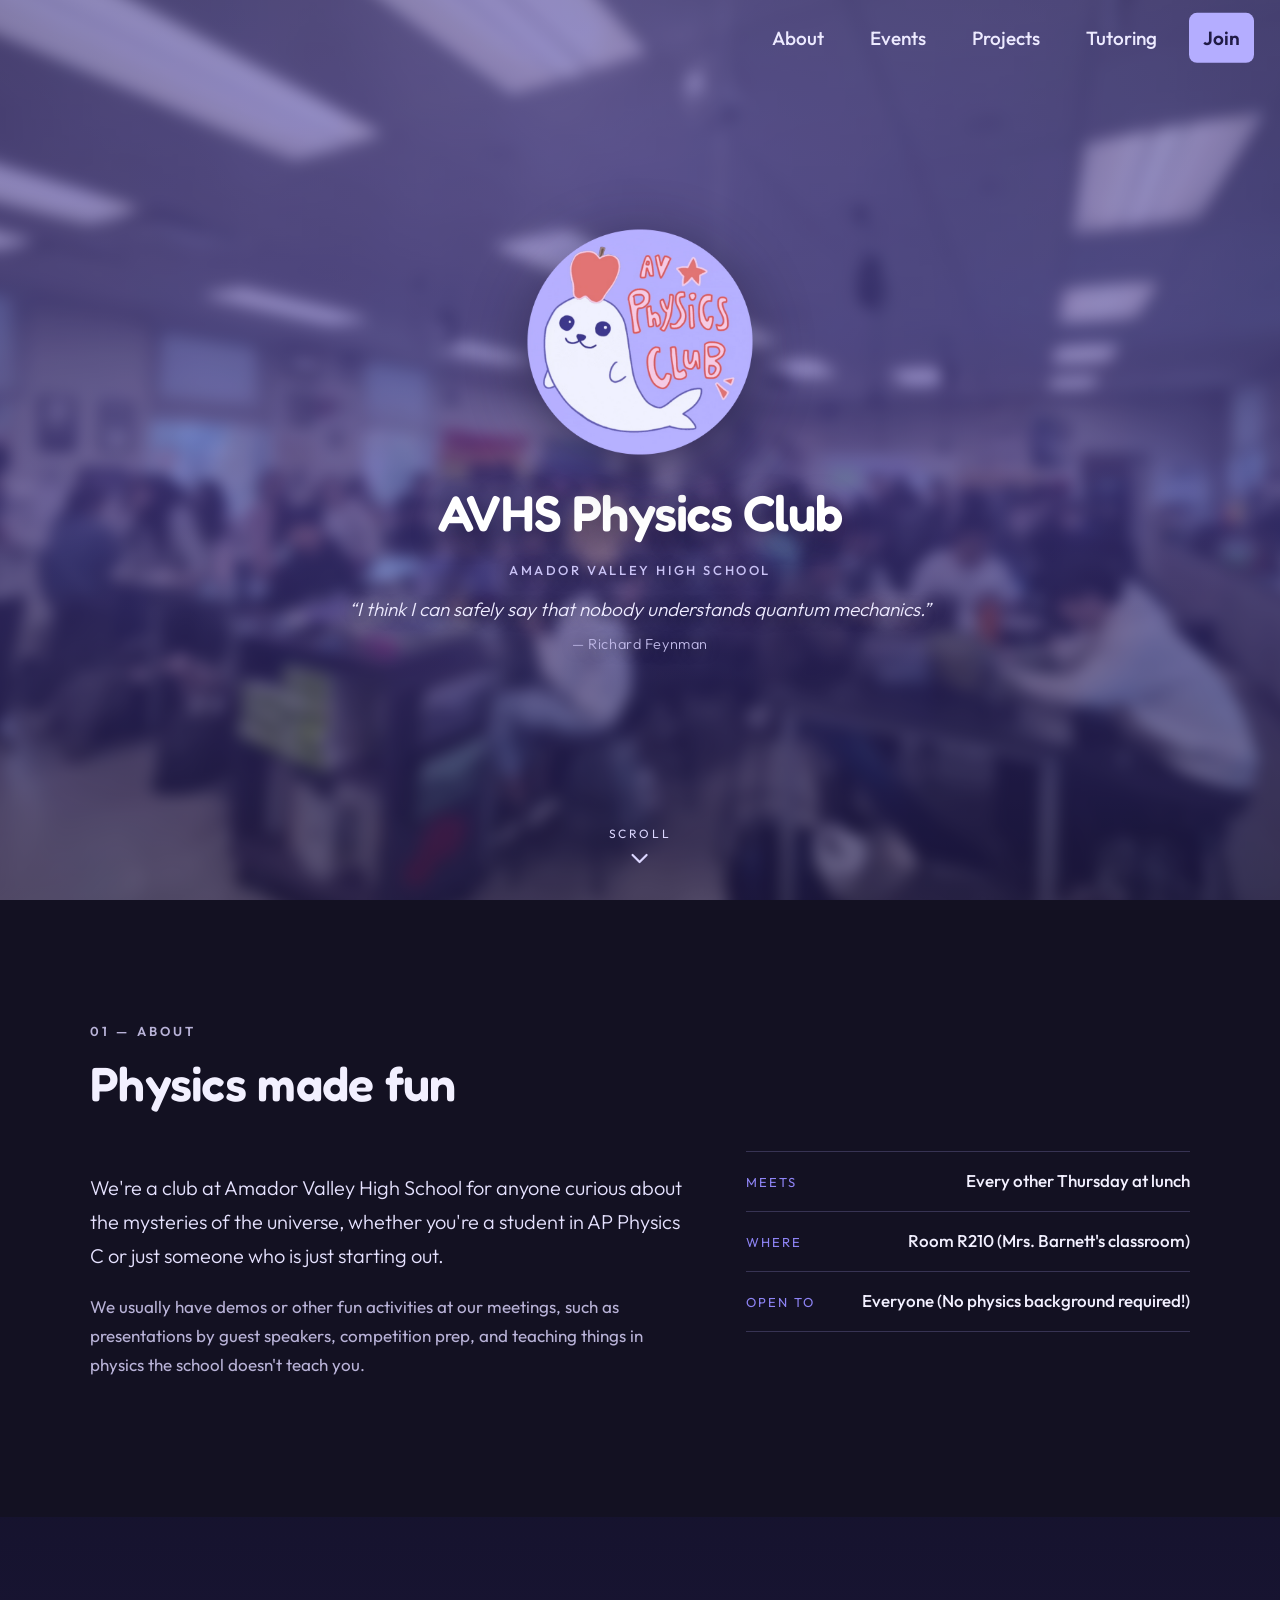
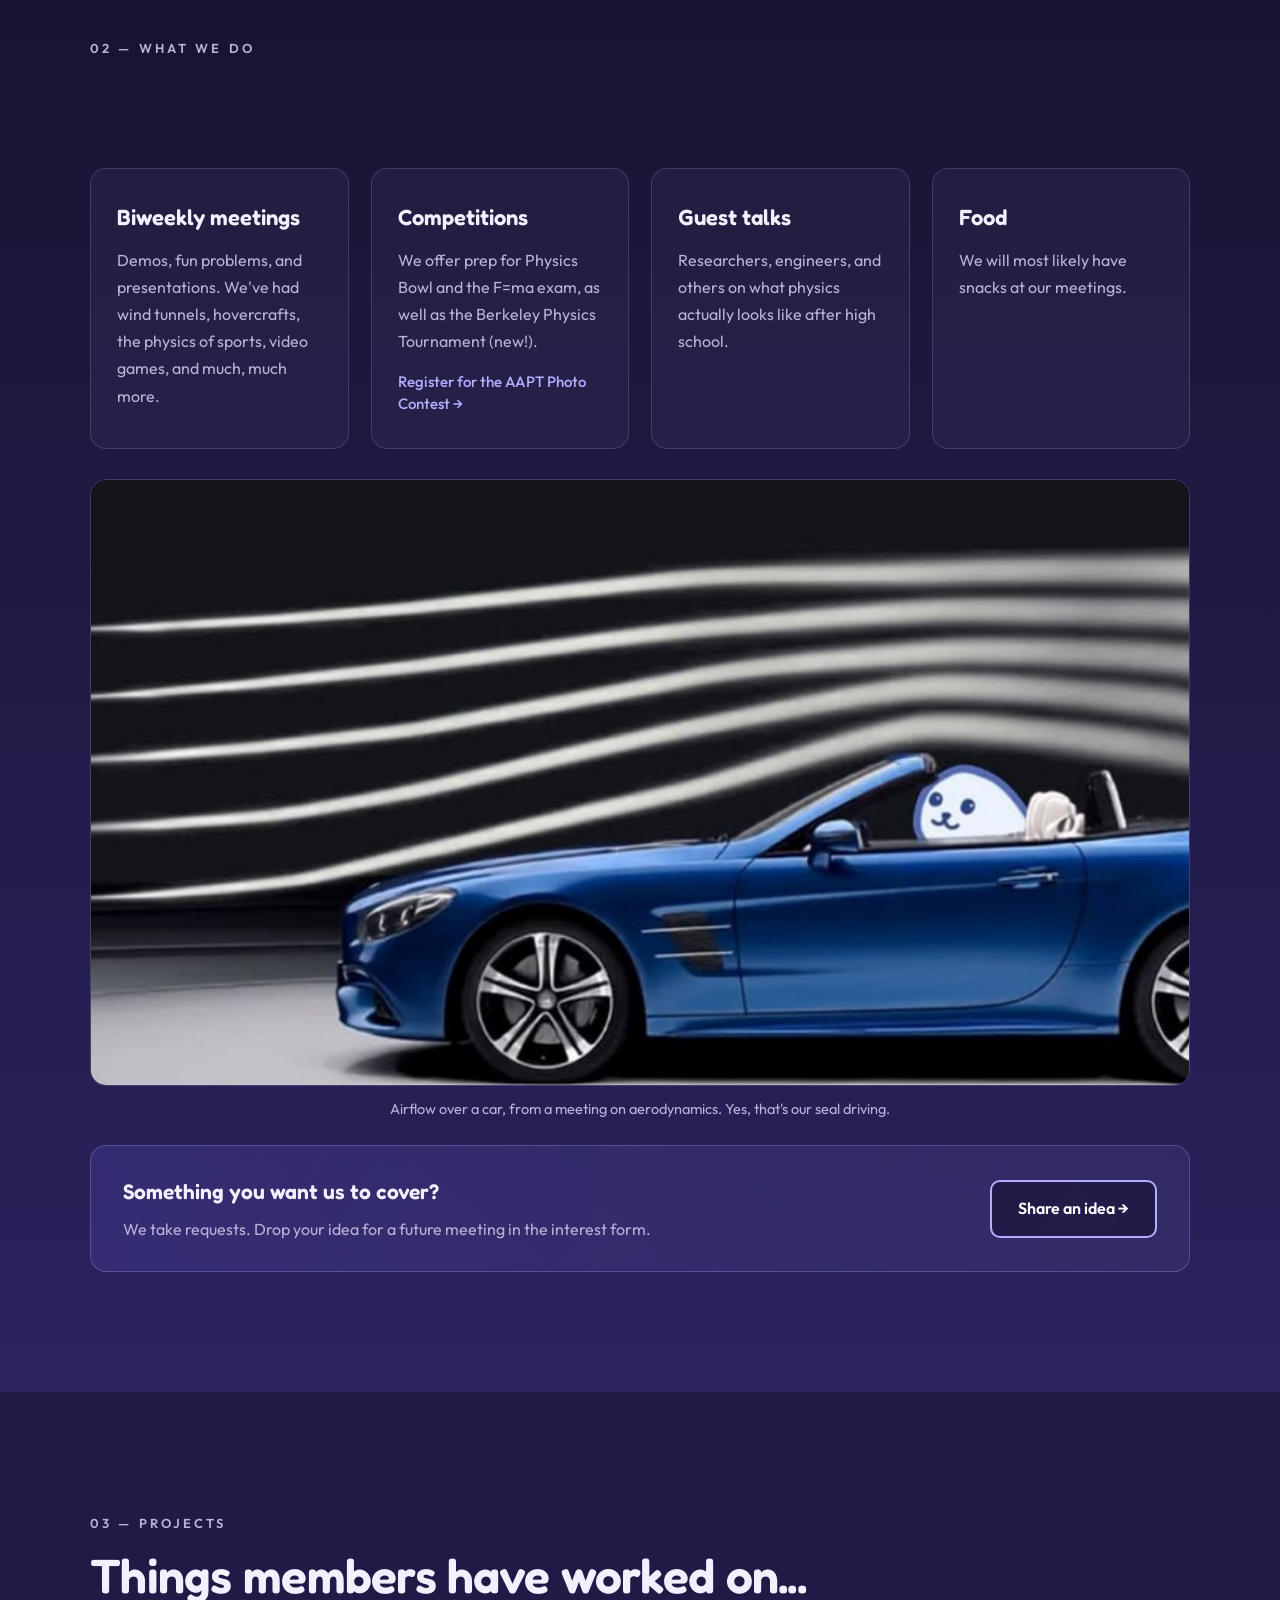
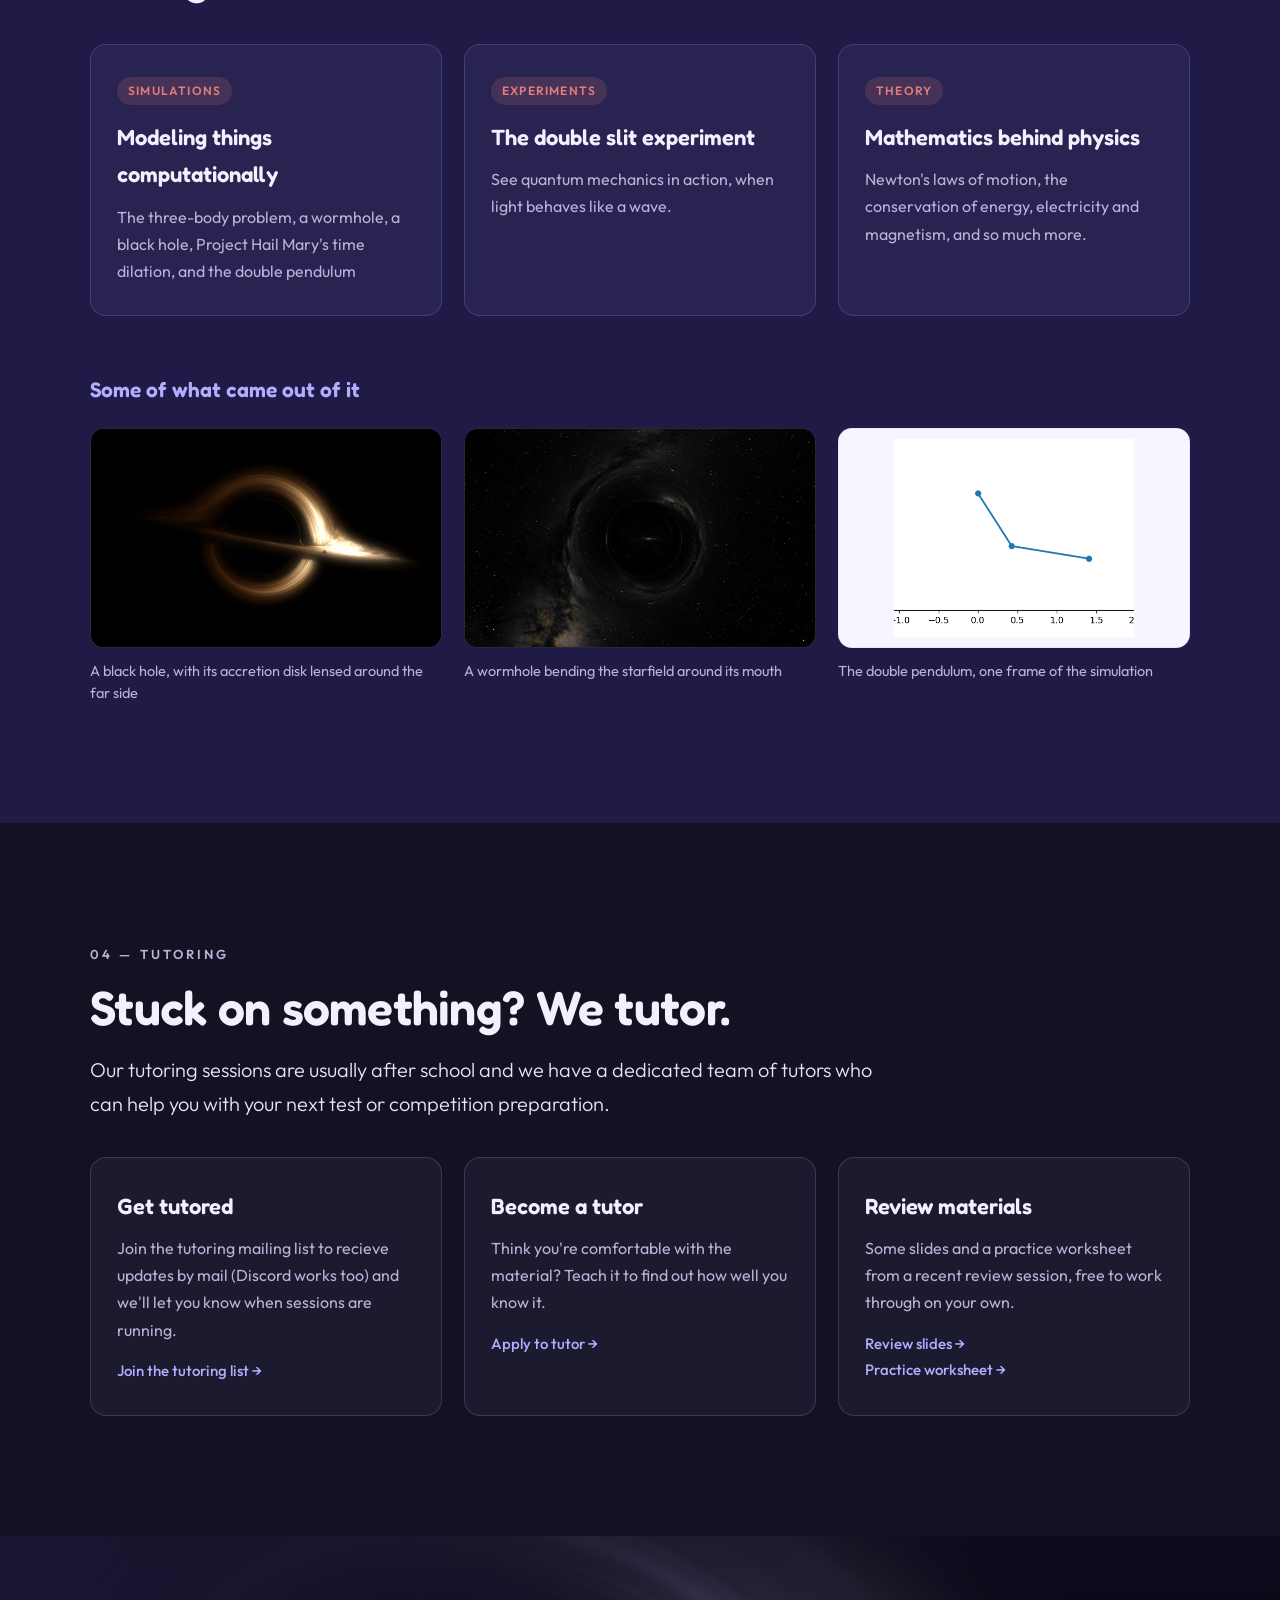
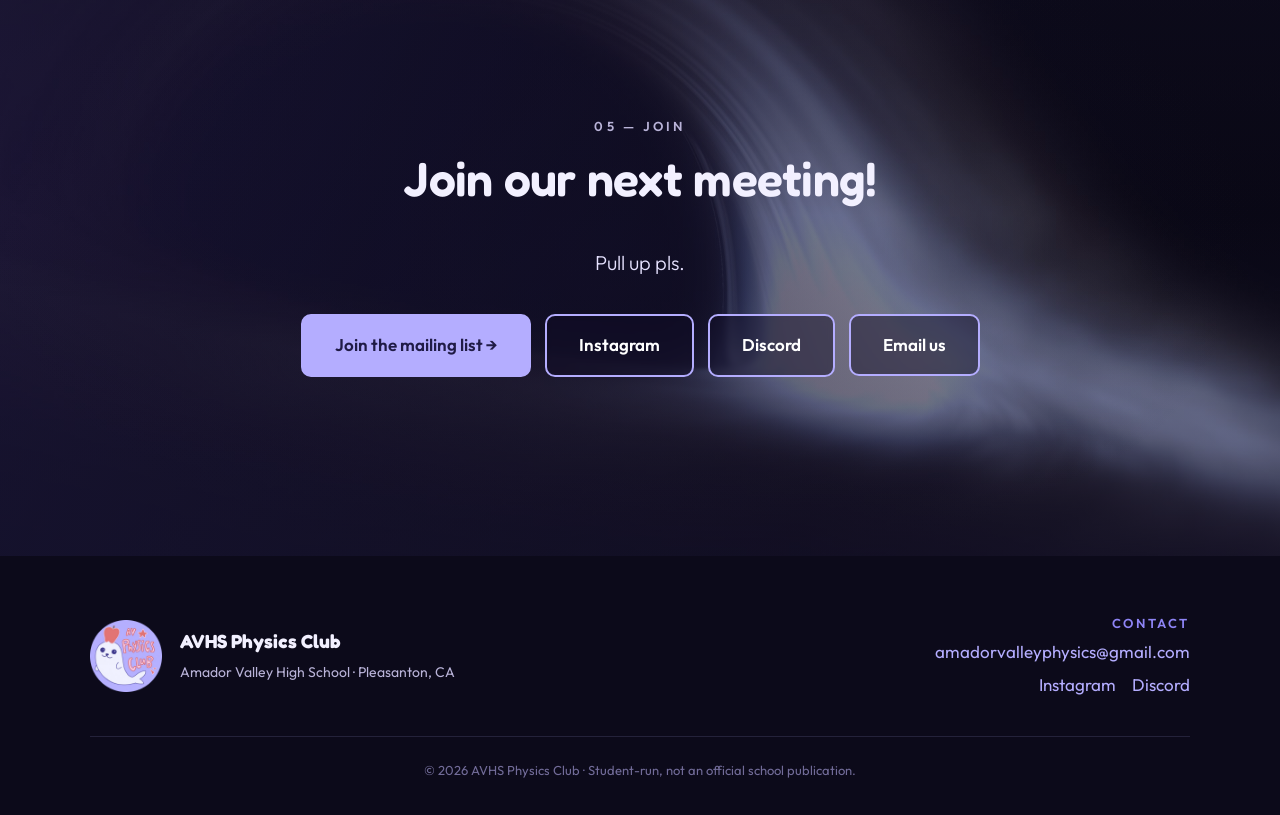
==== index.html @ 39a37289 "initial" ====
<!DOCTYPE html>
<html lang="en">
<head>
<meta charset="UTF-8">
<meta name="viewport" content="width=device-width, initial-scale=1.0">
<title>AVHS Physics Club</title>
<meta name="description" content="Amador Valley High School Physics Club — weekly meetings, demos, competitions, and builds. All experience levels welcome.">
<link rel="icon" href="assets/images/favicon.png" type="image/png">
<link rel="preconnect" href="https://fonts.googleapis.com">
<link rel="preconnect" href="https://fonts.gstatic.com" crossorigin>
<link href="https://fonts.googleapis.com/css2?family=Fredoka:wght@500;600;700&family=Outfit:wght@300;400;500;600;700&display=swap" rel="stylesheet">
<link rel="stylesheet" href="style.css">
<!-- The hero only becomes a fixed, collapsing bar if JS is there to drive it.
     Without this class it stays an ordinary block at the top of the page. -->
<script>document.documentElement.className += " js";</script>
<noscript><style>.reveal { opacity: 1; transform: none; }</style></noscript>
</head>
<body id="top">

<!-- ============================ HERO / HEADER ============================ -->
<!-- Starts as a full-screen hero, then collapses into the fixed top bar as you scroll. -->
<header class="hero" id="hero">
  <div class="hero-photo"></div>
  <div class="hero-wash"></div>

  <a class="hero-logo" href="#top" aria-label="AVHS Physics Club — back to top">
    <img src="assets/images/logo.png" alt="AVHS Physics Club logo: a seal balancing an apple on its head">
  </a>

  <h1 class="hero-title">AVHS Physics Club</h1>
  <span class="bar-title" aria-hidden="true">
    <span class="bar-title-full">AVHS Physics Club</span>
    <span class="bar-title-short">AVHS Physics</span>
  </span>

  <!-- The quote is swapped for a random one by script.js on each load. The one
       written here is the no-JS fallback; edit the list in script.js to change
       what rotates. -->
  <p class="hero-tagline">
    <span class="hero-school">Amador Valley High School</span>
    <span class="hero-quote" id="hero-quote">
      <q class="quote-text">We must know. We will know.</q>
      <span class="quote-author">David Hilbert</span>
    </span>
  </p>

  <nav class="hero-nav" aria-label="Main">
    <a href="#about">About</a>
    <a href="#events">Events</a>
    <a href="#projects">Projects</a>
    <a href="#tutoring">Tutoring</a>
    <a href="#join" class="nav-cta">Join</a>
  </nav>

  <a class="scroll-cue" href="#about" aria-label="Scroll to About">
    <span>scroll</span>
    <svg viewBox="0 0 24 24" aria-hidden="true"><path d="M5 9l7 7 7-7" fill="none" stroke="currentColor" stroke-width="2.2" stroke-linecap="round" stroke-linejoin="round"/></svg>
  </a>
</header>

<!-- Small screens get this instead of the link row: five links plus a logo
     will not fit in a phone-width bar. It sits outside the hero so it can
     paint above the open menu. -->
<button class="nav-toggle" id="nav-toggle" type="button" aria-expanded="false" aria-controls="mobile-menu">
  <span class="nav-toggle-bars" aria-hidden="true"><span></span><span></span><span></span></span>
  <span class="sr-only">Menu</span>
</button>

<div class="mobile-menu" id="mobile-menu" hidden>
  <nav aria-label="Mobile">
    <a href="#about">About</a>
    <a href="#events">Events</a>
    <a href="#projects">Projects</a>
    <a href="#tutoring">Tutoring</a>
    <a href="#join">Join</a>
  </nav>
</div>

<!-- Holds the space the fixed hero would have taken. -->
<div class="hero-spacer" id="hero-spacer" aria-hidden="true"></div>

<main>
  <section class="section section-dark" id="about">
    <div class="wrap">
      <p class="eyebrow reveal">01 &mdash; About</p>
      <h2 class="reveal">Physics made fun</h2>
      <div class="two-col">
        <div class="reveal">
          <p class="lead">
            We're a club at Amador Valley High School for anyone curious about the mysteries of the universe, whether you're a student in AP Physics C or just someone who is just starting out.
          </p>
          <p>
            We usually have demos or other fun activities at our meetings, such as presentations by guest speakers, competition prep, and teaching things in physics the school doesn't teach you. 
          </p>
        </div>
        <ul class="facts reveal">
          <li><span>Meets</span><strong>Every other Thursday at lunch</strong></li>
          <li><span>Where</span><strong>Room R210 (Mrs. Barnett's classroom)</strong></li>
          <li><span>Open to</span><strong>Everyone (No physics background required!)</strong></li>
        </ul>
      </div>
    </div>
  </section>

  <section class="section section-photo" id="events">
    <div class="wrap">
      <p class="eyebrow reveal">02 &mdash; What we do</p>
      <h2 class="reveal">Four main things:</h2>
      <div class="cards">
        <article class="card reveal">
          <h3>Biweekly meetings</h3>
          <p>Demos, fun problems, and presentations. We've had wind tunnels, hovercrafts, the physics of sports, video games, and much, much more.</p>
        </article>

        <article class="card reveal">
          <h3>Competitions</h3>
          <p>We offer prep for Physics Bowl and the F=ma exam, as well as the Berkeley Physics Tournament (new!).</p>
          <a class="card-link" href="https://forms.gle/SSDL6gwyzXCN218k8" target="_blank" rel="noopener">Register for the AAPT Photo Contest</a>
        </article>
        <article class="card reveal">
          <h3>Guest talks</h3>
          <p>Researchers, engineers, and others on what physics actually looks like after
             high school.</p>
          </article>

        <article class="card reveal">
          <h3>Food</h3>
          <p>We will most likely have snacks at our meetings.</p>
        </article>
      </div>

      <figure class="feature reveal">
        <img src="assets/images/wind-tunnel.jpg" width="1017" height="560" loading="lazy"
             alt="Airflow streamlines bending over a car in a wind tunnel, with the club's seal mascot in the driver's seat">
        <!-- EDIT: change this caption if the image is from a different meeting -->
        <figcaption>Airflow over a car, from a meeting on aerodynamics. Yes, that's our seal driving.</figcaption>
      </figure>

      <div class="callout reveal">
        <div>
          <h3>Something you want us to cover?</h3>
          <p>We take requests. Drop your idea for a future meeting in the interest form.</p>
        </div>
        <a class="btn btn-ghost" href="https://forms.gle/8EWQwZfs6oMQuVVg8" target="_blank" rel="noopener">Share an idea &rarr;</a>
      </div>
    </div>
  </section>

  <!-- ============================ PROJECTS ============================ -->
  <section class="section section-mid" id="projects">
    <div class="wrap">
      <p class="eyebrow reveal">03 &mdash; Projects</p>
      <h2 class="reveal">Things members have worked on...</h2>
      <div class="cards">
        <article class="card card-project reveal">
          <span class="tag">Simulations</span>
          <h3>Modeling things computationally</h3>
          <p>The three-body problem, a wormhole, a black hole, Project Hail Mary's time dilation, and the double pendulum</p>
        </article>
        <article class="card card-project reveal">
          <span class="tag">Experiments</span>
          <h3>The double slit experiment</h3>
          <p>See quantum mechanics in action, when light behaves like a wave.</p>
        </article>
        <article class="card card-project reveal">
          <span class="tag">Theory</span>
          <h3>Mathematics behind physics</h3>
          <p>Newton's laws of motion, the conservation of energy, electricity and magnetism, and so much more.</p>
        </article>
      </div>

      <h3 class="gallery-heading reveal">Some of what came out of it</h3>
      <div class="gallery">
        <figure class="gallery-item reveal">
          <img src="assets/images/black-hole.jpg" width="1200" height="675" loading="lazy"
               alt="Rendered black hole: a dark sphere ringed by a glowing accretion disk warped over and under itself">
          <figcaption>A black hole, with its accretion disk lensed around the far side</figcaption>
        </figure>
        <figure class="gallery-item reveal">
          <img src="assets/images/wormhole.jpg" width="1200" height="734" loading="lazy"
               alt="Rendered wormhole: a dark spherical distortion bending a field of stars and the Milky Way around its edge">
          <figcaption>A wormhole bending the starfield around its mouth</figcaption>
        </figure>
        <figure class="gallery-item gallery-item-plot reveal">
          <img src="assets/images/double-pendulum.png" width="472" height="391" loading="lazy"
               alt="Plot of a double pendulum: two straight segments joined at a pivot, captured at one instant">
          <figcaption>The double pendulum, one frame of the simulation</figcaption>
        </figure>
      </div>
    </div>
  </section>

  <!-- ============================ TUTORING ============================ -->
  <section class="section section-dark" id="tutoring">
    <div class="wrap">
      <p class="eyebrow reveal">04 &mdash; Tutoring</p>
      <h2 class="reveal">Stuck on something? We tutor.</h2>
      <p class="lead reveal tutoring-lead">
        Our tutoring sessions are usually after school and we have a dedicated team of tutors who can help you with your next test or competition preparation.
      </p>
      <div class="cards">
        <article class="card reveal">
          <h3>Get tutored</h3>
          <p>Join the tutoring mailing list to recieve updates by mail (Discord works too) and we'll let you know when sessions are running.</p>
          <a class="card-link" href="https://forms.gle/hvpdSboZgdPUvtD49" target="_blank" rel="noopener">Join the tutoring list</a>
        </article>
        <article class="card reveal">
          <h3>Become a tutor</h3>
          <p>Think you're comfortable with the material? Teach it to find out how well you know it.</p>
          <a class="card-link" href="https://forms.gle/xZYMYdq6fUwLLKEY8" target="_blank" rel="noopener">Apply to tutor</a>
        </article>
        <article class="card reveal">
          <h3>Review materials</h3>
          <p>Some slides and a practice worksheet from a recent review session, free to work through
             on your own.</p>
          <span class="card-links">
            <a class="card-link" href="https://docs.google.com/presentation/d/1ILDSFHGYT8hFRBXVA_qPVkxVEkSiS37jqy-9z_DILgc/edit" target="_blank" rel="noopener">Review slides</a>
            <a class="card-link" href="https://docs.google.com/document/d/1mNli-kfdypYl0rBSYXYyFrj3afniEhe-GJNg8eVlwrU/edit" target="_blank" rel="noopener">Practice worksheet</a>
          </span>
        </article>
      </div>
    </div>
  </section>

  <!-- ============================ JOIN ============================ -->
  <section class="section section-join" id="join">
    <div class="wrap wrap-narrow">
      <p class="eyebrow reveal">05 &mdash; Join</p>
      <h2 class="reveal">Join our next meeting!</h2>
      <p class="lead reveal">
        Pull up pls.
      </p>
      <div class="join-actions reveal">
        <a class="btn" href="https://docs.google.com/forms/d/e/1FAIpQLSefD-a1tl6UElNGGFV2sGXJLaUg4_CrLuz6Dt-f_qvddSw-mw/viewform" target="_blank" rel="noopener">Join the mailing list &rarr;</a>
        <a class="btn btn-ghost" href="https://www.instagram.com/avphysics" target="_blank" rel="noopener">Instagram</a>
        <a class="btn btn-ghost" href="https://discord.gg/teaMCW6qxH" target="_blank" rel="noopener">Discord</a>
        <a class="btn btn-ghost" href="mailto:amadorvalleyphysics@gmail.com">Email us</a>
      </div>
    </div>
  </section>

</main>

<!-- ============================ FOOTER ============================ -->
<footer class="footer">
  <div class="footer-inner">
    <div class="footer-brand">
      <img src="assets/images/logo.png" alt="" width="72" height="72">
      <div>
        <strong>AVHS Physics Club</strong>
        <span>Amador Valley High School &middot; Pleasanton, CA</span>
      </div>
    </div>
    <div class="footer-contact">
      <h3>Contact</h3>
      <p><a href="mailto:amadorvalleyphysics@gmail.com">amadorvalleyphysics@gmail.com</a></p>
      <p class="footer-social">
        <a href="https://www.instagram.com/avphysics" target="_blank" rel="noopener">Instagram</a>
        <a href="https://discord.gg/teaMCW6qxH" target="_blank" rel="noopener">Discord</a>
      </p>
    </div>
    <p class="footer-copy">&copy; <span id="year">2026</span> AVHS Physics Club &middot; Student-run, not an official school publication.</p>
  </div>
</footer>

<script src="script.js"></script>
</body>
</html>
---- style.css ----
/* =========================================================================
   AVHS Physics Club
   Palette is pulled from the club logo (lavender #B6AFFF, coral #E27474) and
   deepened along the same hue so the light logo always pops off the purple.
   ========================================================================= */

:root {
  --lavender:    #B4ADFF;  /* the logo's own purple — used for text/accents only */
  --purple-300:  #8E84F5;
  --purple-500:  #6456D2;
  --purple-600:  #493DA4;  /* hero wash + top bar */
  --purple-700:  #3A3082;
  --purple-800:  #2D2565;
  --purple-900:  #201B46;
  --purple-950:  #16132F;
  --ink:         #131122;
  --coral:       #E17D7A;
  --paper:       #F2F0FF;
  --muted:       #B9B3D8;

  --font-display: "Fredoka", "Trebuchet MS", "Segoe UI", sans-serif;
  --font-body:    "Outfit", "Segoe UI", system-ui, -apple-system, sans-serif;

  --wrap: 1100px;

  /* Hero geometry. These live on :root because the menu button sits outside
     the hero (it has to paint above the menu overlay) but must line up with
     the bar exactly. Breakpoints override them here, not on .hero. */
  --bar: 76px;            /* collapsed bar height */
  --pad: 26px;            /* side padding when collapsed */
  /* Scaled to viewport height, not just width: the hero has to fit a logo, a
     title, a multi-line quote and the scroll cue without them meeting, and a
     short laptop screen is the tight case. */
  --logo-max: clamp(140px, 25vh, 300px);
  --logo-min: 52px;
  --title-max: clamp(32px, 5.6vh, 62px);
  --title-min: 21px;
}

*, *::before, *::after { box-sizing: border-box; }

html { scroll-behavior: smooth; }

body {
  margin: 0;
  background: var(--ink);
  color: var(--paper);
  font-family: var(--font-body);
  font-size: 17px;
  line-height: 1.7;
  -webkit-font-smoothing: antialiased;
}

img { max-width: 100%; display: block; }
a { color: inherit; }

::selection { background: var(--purple-500); color: #fff; }

/* =========================================================================
   HERO → TOP BAR
   Everything below is driven by one variable: --p, the scroll progress from
   0 (full-screen hero) to 1 (collapsed bar). script.js writes it each frame.
   ========================================================================= */

.hero {
  --p: 0;                 /* scroll progress, 0 → 1 */
  --hero-h: 100vh;        /* expanded hero height */

  /* One anchor drives the whole hero: the logo's centre point and its size.
     Everything else is placed as a pixel offset from that anchor, so nothing
     can drift into the logo part-way through the collapse. */
  --size:   calc(var(--logo-max) - (var(--logo-max) - var(--logo-min)) * var(--p));
  --logo-x: calc(50% - (50% - (var(--pad) + var(--logo-min) / 2)) * var(--p));
  --logo-y: calc(38% + 12% * var(--p));

  position: relative;   /* no-JS fallback: a normal block at the top of the page */
  z-index: 100;
  height: calc(var(--hero-h) - (var(--hero-h) - var(--bar)) * var(--p));
  overflow: hidden;
  background: var(--purple-950);
  isolation: isolate;
}

.js .hero {
  position: fixed;
  top: 0;
  left: 0;
  right: 0;
}

@supports (height: 100svh) {
  .hero { --hero-h: 100svh; }
}

/* The photograph underneath — fades out as the hero becomes a solid bar. */
.hero-photo {
  position: absolute;
  inset: -20px;                       /* bleed, so the blur has no soft edge */
  background: url("assets/images/background.png") center/cover no-repeat;
  filter: blur(7px) saturate(0.85);
  transform: scale(calc(1.06 - 0.06 * var(--p)));
  opacity: calc(1 - var(--p));
}

/* The purple wash. Opacity runs from translucent to a fully solid bar. */
.hero-wash {
  position: absolute;
  inset: 0;
  background:
    radial-gradient(120% 90% at 50% 18%, rgba(100, 86, 210, 0.55), transparent 65%),
    linear-gradient(180deg, var(--purple-700), var(--purple-600) 55%, var(--purple-800));
  opacity: calc(0.55 + 0.45 * var(--p));
}

/* Shadow that only appears once the bar has formed. */
.hero::after {
  content: "";
  position: absolute;
  left: 0;
  right: 0;
  bottom: 0;
  height: 18px;
  pointer-events: none;
  background: linear-gradient(180deg, transparent, rgba(11, 8, 28, 0.45));
  transform: translateY(100%);
  opacity: var(--p);
}

/* ---------------------------------- logo --------------------------------- */
/* Shrinks and travels from the middle of the hero to the left of the bar.
   The wrapper owns position + size; the <img> owns the hover spin, so the two
   transforms never fight each other. */
.hero-logo {
  position: absolute;
  z-index: 3;
  width: var(--size);
  height: var(--size);
  left: var(--logo-x);
  top: var(--logo-y);
  transform: translate(-50%, -50%);
  border-radius: 50%;
  filter: drop-shadow(0 12px 30px rgba(11, 8, 28, 0.45));
}

.hero-logo img {
  width: 100%;
  height: 100%;
}

/* Hover spin — the logo keeps turning for as long as you're on it. */
.hero-logo:hover img,
.hero-logo:focus-visible img {
  animation: spin 2s linear infinite;
}

@keyframes spin {
  from { transform: rotate(0deg); }
  to   { transform: rotate(360deg); }
}

.hero-logo:focus-visible {
  outline: 3px solid var(--lavender);
  outline-offset: 6px;
}

/* --------------------------------- titles -------------------------------- */
/* Big title: sits directly under the logo, hands off early.
   --title-line is its rendered height, used to stack the tagline beneath it. */
.hero-title {
  --title-line: calc(var(--title-max) * 1.12);
  position: absolute;
  z-index: 2;
  left: var(--logo-x);
  top: var(--logo-y);
  margin: calc(var(--size) / 2 + 30px) 0 0;
  transform: translateX(-50%);
  width: max-content;
  max-width: calc(100vw - 40px);
  text-align: center;
  font-family: var(--font-display);
  font-size: var(--title-max);
  font-weight: 600;
  line-height: 1.12;
  letter-spacing: -0.015em;
  color: #fff;
  text-shadow: 0 6px 26px rgba(11, 8, 28, 0.5);
  opacity: calc(1 - var(--p) * 3.2);   /* gone by p = 0.31 */
}

/* Bar title: parked a fixed distance to the right of the logo's centre, so it
   tracks the logo instead of crossing it. Fades in after the big one leaves. */
.bar-title {
  position: absolute;
  z-index: 2;
  left: var(--logo-x);
  top: var(--logo-y);
  margin-left: calc(var(--size) / 2 + 14px);
  transform: translateY(-50%);
  font-family: var(--font-display);
  font-size: var(--title-min);
  font-weight: 600;
  letter-spacing: -0.005em;
  white-space: nowrap;
  color: #fff;
  /* Held back until the logo is nearly parked. It rides 14px off the logo's
     edge the whole way, so on mid-width screens it would otherwise sweep
     through the nav while the logo is still out in the middle. */
  opacity: calc((var(--p) - 0.82) * 5.6);   /* full by p = 1 */
}

.bar-title-short { display: none; }

/* -------------------------------- tagline -------------------------------- */
.hero-tagline {
  position: absolute;
  z-index: 2;
  left: var(--logo-x);
  top: var(--logo-y);
  margin: calc(var(--size) / 2 + 30px + var(--title-max) * 1.12 + 18px) 0 0;
  transform: translateX(-50%);
  width: min(640px, calc(100vw - 40px));
  text-align: center;
  font-size: 19px;
  font-weight: 300;
  color: #EDEAFF;
  opacity: calc(1 - var(--p) * 3.2);
  text-shadow: 0 2px 14px rgba(11, 8, 28, 0.5);
}

.hero-school {
  display: block;
  font-size: 13px;
  font-weight: 500;
  letter-spacing: 0.2em;
  text-transform: uppercase;
  color: #C9C2F5;
}

.hero-quote {
  display: block;
  margin-top: 14px;
}

.quote-text {
  display: block;
  font-size: 19px;
  font-style: italic;
  line-height: 1.55;
  quotes: "\201C" "\201D";
  text-wrap: balance;   /* keeps a two-line quote from leaving one orphan word */
}

.quote-author {
  display: block;
  margin-top: 8px;
  font-size: 14.5px;
  font-style: normal;
  letter-spacing: 0.04em;
  color: #C0B9E8;
}

.quote-author::before { content: "\2014\00a0"; }

/* ---------------------------------- nav ---------------------------------- */
/* The nav does not travel. It sits where the bar's centre line will be, so the
   shrinking logo never has to pass through it on its way up. */
.hero-nav {
  position: absolute;
  z-index: 3;
  right: var(--pad);
  top: calc(var(--bar) / 2);
  transform: translateY(-50%);
  display: flex;
  align-items: center;
  gap: clamp(6px, 1.4vw, 18px);
}

.hero-nav a {
  padding: 9px 14px;
  border-radius: 8px;
  font-size: calc(19px - 2px * var(--p));
  font-weight: 500;
  text-decoration: none;
  color: #EDEAFF;
  transition: color 0.2s ease, background-color 0.2s ease;
}

.hero-nav a:hover { color: #fff; background: rgba(255, 255, 255, 0.14); }

.hero-nav .nav-cta {
  background: var(--lavender);
  color: var(--purple-900);
  font-weight: 600;
}

.hero-nav .nav-cta:hover { background: #fff; color: var(--purple-900); }

.hero-nav a:focus-visible {
  outline: 2px solid var(--lavender);
  outline-offset: 3px;
}

/* ----------------------------- mobile menu ------------------------------- */
.sr-only {
  position: absolute;
  width: 1px; height: 1px;
  margin: -1px; padding: 0;
  overflow: hidden;
  clip-path: inset(50%);
  white-space: nowrap;
}

/* Fixed and outside the hero on purpose: inside it, the hero's stacking
   context (z-index 100) would trap the button underneath the open menu. */
.nav-toggle {
  display: none;   /* shown only at the narrow breakpoint, and only with JS */
  position: fixed;
  z-index: 200;
  right: var(--pad);
  top: calc(var(--bar) / 2);
  transform: translateY(-50%);
  width: 46px;
  height: 46px;
  padding: 0;
  align-items: center;
  justify-content: center;
  border: 1px solid rgba(255, 255, 255, 0.28);
  border-radius: 10px;
  background: rgba(255, 255, 255, 0.10);
  color: #fff;
  cursor: pointer;
}

.nav-toggle-bars {
  display: block;
  position: relative;
  width: 20px;
  height: 14px;
}

.nav-toggle-bars span {
  position: absolute;
  left: 0;
  width: 100%;
  height: 2px;
  border-radius: 2px;
  background: currentColor;
  transition: transform 0.25s ease, opacity 0.2s ease;
}

.nav-toggle-bars span:nth-child(1) { top: 0; }
.nav-toggle-bars span:nth-child(2) { top: 6px; }
.nav-toggle-bars span:nth-child(3) { top: 12px; }

/* Bars fold into an X while the menu is open. */
.nav-toggle[aria-expanded="true"] .nav-toggle-bars span:nth-child(1) { transform: translateY(6px) rotate(45deg); }
.nav-toggle[aria-expanded="true"] .nav-toggle-bars span:nth-child(2) { opacity: 0; }
.nav-toggle[aria-expanded="true"] .nav-toggle-bars span:nth-child(3) { transform: translateY(-6px) rotate(-45deg); }

.nav-toggle:focus-visible {
  outline: 2px solid var(--lavender);
  outline-offset: 3px;
}

.mobile-menu {
  position: fixed;
  inset: 0;
  z-index: 150;
  display: flex;
  align-items: center;
  justify-content: center;
  /* Fully opaque: at 0.97 the hero's white title still read through it. */
  background: linear-gradient(170deg, var(--purple-900), var(--purple-950) 72%);
}

.mobile-menu[hidden] { display: none; }

.mobile-menu nav {
  display: flex;
  flex-direction: column;
  gap: 6px;
  text-align: center;
}

.mobile-menu a {
  padding: 13px 34px;
  border-radius: 10px;
  font-family: var(--font-display);
  font-size: 27px;
  font-weight: 600;
  color: #fff;
  text-decoration: none;
}

.mobile-menu a:hover,
.mobile-menu a:focus-visible { background: rgba(180, 173, 255, 0.16); }

/* ------------------------------- scroll cue ------------------------------ */
.scroll-cue {
  position: absolute;
  z-index: 2;
  left: 50%;
  bottom: 30px;
  transform: translateX(-50%);
  display: flex;
  flex-direction: column;
  align-items: center;
  gap: 2px;
  text-decoration: none;
  color: #DCD7FF;
  font-size: 12px;
  letter-spacing: 0.22em;
  text-transform: uppercase;
  /* Only meaningful at the very top, and the hero's bottom edge races up past
     the tagline as it collapses — so this leaves early. */
  opacity: calc(1 - var(--p) * 12);
  animation: bob 2.4s ease-in-out infinite;
}

.scroll-cue svg { width: 24px; height: 24px; }

@keyframes bob {
  0%, 100% { transform: translate(-50%, 0); }
  50%      { transform: translate(-50%, 7px); }
}

/* Once the bar has formed, retire the pieces that faded out so they can't be
   clicked or reached by the keyboard. */
.hero.is-bar .hero-title,
.hero.is-bar .hero-tagline,
.hero.is-bar .scroll-cue { visibility: hidden; }

/* Reserves the scroll distance the fixed hero consumes — only needed when the
   hero has actually been lifted out of the flow. */
.hero-spacer { display: none; height: 100vh; }
.js .hero-spacer { display: block; }
@supports (height: 100svh) { .hero-spacer { height: 100svh; } }

/* =========================================================================
   SECTIONS
   ========================================================================= */

.section {
  position: relative;
  padding: 120px 24px;
  scroll-margin-top: 76px;
}

.section-dark  { background: var(--ink); }
.section-mid   { background: var(--purple-900); }

.section-photo {
  background: url("assets/images/background.png") center/cover no-repeat fixed;
}

.section-photo::before {
  content: "";
  position: absolute;
  inset: 0;
  background: linear-gradient(180deg, rgba(22, 19, 47, 0.93), rgba(45, 37, 101, 0.90));
}

/* The black hole render is nearly black except for one blazing accretion disk,
   so this wash is light enough to let the disk burn through and still hold the
   text. */
/* Tall enough that "cover" shows the black hole rather than a thin slice
   of it, and vertically centred so the content sits over the glow. */
.section-join {
  display: flex;
  align-items: center;
  min-height: min(76vh, 620px);
  background: url("assets/images/blue-black-hole.jpg") center/cover no-repeat;
}

.section-join::before {
  content: "";
  position: absolute;
  inset: 0;
  background:
    /* pocket of shade under the text, so the accretion glow can stay bright
       everywhere else without costing legibility */
    radial-gradient(64% 74% at 48% 50%, rgba(18, 15, 40, 0.58), transparent 78%),
    linear-gradient(180deg, rgba(22, 19, 47, 0.52), rgba(30, 25, 68, 0.26) 45%, rgba(22, 19, 47, 0.70)),
    linear-gradient(115deg, rgba(73, 61, 164, 0.30), rgba(73, 61, 164, 0.03) 68%);
}

.section-photo > .wrap,
.section-join > .wrap { position: relative; z-index: 1; }

.wrap { max-width: var(--wrap); margin: 0 auto; }
.wrap-narrow { max-width: 680px; text-align: center; }

.eyebrow {
  margin: 0 0 14px;
  font-size: 13px;
  font-weight: 600;
  letter-spacing: 0.24em;
  text-transform: uppercase;
  color: var(--lavender);
}

.section h2 {
  margin: 0 0 40px;
  font-family: var(--font-display);
  font-size: clamp(30px, 5vw, 48px);
  font-weight: 600;
  line-height: 1.15;
  letter-spacing: -0.015em;
}

.lead { font-size: 20px; font-weight: 300; color: #E6E2FF; }

.section p { color: var(--muted); }
.section .lead { color: #E6E2FF; }

.two-col {
  display: grid;
  grid-template-columns: 1.35fr 1fr;
  gap: 56px;
  align-items: start;
}

/* ------------------------------ fact list -------------------------------- */
.facts {
  margin: 0;
  padding: 0;
  list-style: none;
  border-top: 1px solid rgba(180, 173, 255, 0.22);
}

.facts li {
  display: flex;
  justify-content: space-between;
  align-items: baseline;
  gap: 16px;
  padding: 15px 0;
  border-bottom: 1px solid rgba(180, 173, 255, 0.22);
}

.facts span {
  font-size: 13px;
  letter-spacing: 0.16em;
  text-transform: uppercase;
  color: var(--purple-300);
}

.facts strong { font-weight: 500; text-align: right; }

/* -------------------------------- cards ---------------------------------- */
.cards {
  display: grid;
  grid-template-columns: repeat(auto-fit, minmax(240px, 1fr));
  gap: 22px;
}

.card {
  padding: 30px 26px;
  border: 1px solid rgba(180, 173, 255, 0.20);
  border-radius: 16px;
  background: rgba(180, 173, 255, 0.055);
  transition: transform 0.3s ease, border-color 0.3s ease, background-color 0.3s ease;
}

.card:hover {
  transform: translateY(-6px);
  border-color: rgba(180, 173, 255, 0.5);
  background: rgba(180, 173, 255, 0.10);
}

.card h3 {
  margin: 0 0 10px;
  font-family: var(--font-display);
  font-size: 22px;
  font-weight: 600;
}

.card p { margin: 0; font-size: 16px; }

/* Link at the foot of a card. */
.card-link {
  display: inline-block;
  margin-top: 16px;
  color: var(--lavender);
  font-size: 15px;
  font-weight: 500;
  line-height: 1.45;
  text-decoration: none;
  border-bottom: 1px solid transparent;
  transition: color 0.2s ease, border-color 0.2s ease;
}

/* Non-breaking space, then the arrow: keeps the arrow welded to the last word
   when a long label wraps onto a second line. */
.card-link::after { content: "\00a0\2192"; }

.card-link:hover {
  color: #fff;
  border-bottom-color: currentColor;
}

.card-link:focus-visible {
  outline: 2px solid var(--lavender);
  outline-offset: 3px;
  border-radius: 3px;
}

/* Two or more stacked links in one card. */
.card-links {
  display: flex;
  flex-direction: column;
  align-items: flex-start;
  gap: 4px;
}

.card-links .card-link:not(:first-child) { margin-top: 0; }

/* ------------------------- images: feature + gallery ---------------------- */
.feature {
  margin: 30px 0 0;
}

.feature img {
  width: 100%;
  height: auto;
  border-radius: 16px;
  border: 1px solid rgba(180, 173, 255, 0.22);
}

.feature figcaption,
.gallery figcaption {
  margin-top: 12px;
  font-size: 14.5px;
  line-height: 1.5;
  color: var(--muted);
}

.feature figcaption { text-align: center; }

.gallery-heading {
  margin: 56px 0 20px;
  font-family: var(--font-display);
  font-size: 21px;
  font-weight: 600;
  color: var(--lavender);
}

.gallery {
  display: grid;
  grid-template-columns: repeat(auto-fit, minmax(250px, 1fr));
  gap: 22px;
}

.gallery-item { margin: 0; }

.gallery-item img {
  width: 100%;
  height: auto;   /* without this the height="..." attribute beats aspect-ratio */
  aspect-ratio: 16 / 10;
  object-fit: cover;
  border-radius: 14px;
  border: 1px solid rgba(180, 173, 255, 0.22);
  background: #000;
}

/* The double pendulum is a plot on a white ground, not a render. Show it whole
   on its own light panel so the white reads as the plot, not as a blown-out
   image sitting in a dark grid. */
.gallery-item-plot img {
  object-fit: contain;
  padding: 10px;
  background: #F7F6FF;
}

/* ------------------------------- callout --------------------------------- */
.callout {
  display: flex;
  flex-wrap: wrap;
  align-items: center;
  justify-content: space-between;
  gap: 22px;
  margin-top: 26px;
  padding: 28px 32px;
  border: 1px solid rgba(180, 173, 255, 0.28);
  border-radius: 16px;
  background: linear-gradient(120deg, rgba(100, 86, 210, 0.22), rgba(180, 173, 255, 0.07));
}

.callout > div { flex: 1 1 320px; }

.callout h3 {
  margin: 0 0 6px;
  font-family: var(--font-display);
  font-size: 21px;
  font-weight: 600;
}

.callout p { margin: 0; font-size: 16px; max-width: 60ch; }

.callout .btn { flex: 0 0 auto; padding: 13px 26px; font-size: 16px; }

.tutoring-lead { margin: -22px 0 36px; max-width: 62ch; }

.tag {
  display: inline-block;
  margin-bottom: 14px;
  padding: 4px 11px;
  border-radius: 999px;
  background: rgba(225, 125, 122, 0.16);
  color: var(--coral);
  font-size: 12px;
  font-weight: 600;
  letter-spacing: 0.1em;
  text-transform: uppercase;
}

/* --------------------------------- join ---------------------------------- */
.join-actions {
  display: flex;
  justify-content: center;
  flex-wrap: wrap;
  gap: 14px;
  margin-top: 34px;
}

.btn {
  display: inline-block;
  padding: 15px 32px;
  border: 2px solid var(--lavender);
  border-radius: 10px;
  background: var(--lavender);
  color: var(--purple-900);
  font-size: 17px;
  font-weight: 600;
  text-decoration: none;
  transition: transform 0.2s ease, background-color 0.2s ease, color 0.2s ease;
}

.btn:hover { background: #fff; border-color: #fff; transform: translateY(-2px); }

/* Not fully transparent: these sit over the black hole's accretion glow, and
   white-on-white left the label unreadable. */
.btn-ghost {
  background: rgba(16, 13, 38, 0.46);
  -webkit-backdrop-filter: blur(3px);
  backdrop-filter: blur(3px);
  color: #fff;
}
.btn-ghost:hover { background: rgba(255, 255, 255, 0.14); border-color: #fff; color: #fff; }

/* =========================================================================
   FOOTER
   ========================================================================= */

.footer {
  padding: 56px 24px 34px;
  background: #0C0A1A;
}

.footer-inner {
  display: flex;
  flex-wrap: wrap;
  justify-content: space-between;
  align-items: center;
  gap: 24px;
  max-width: var(--wrap);
  margin: 0 auto;
}

.footer-brand { display: flex; align-items: center; gap: 18px; }
.footer-brand strong { display: block; font-family: var(--font-display); font-size: 19px; }
.footer-brand span { font-size: 14px; color: var(--muted); }

.footer-contact { text-align: right; }
.footer-contact h3 {
  margin: 0 0 4px;
  font-size: 13px;
  font-weight: 600;
  letter-spacing: 0.2em;
  text-transform: uppercase;
  color: var(--purple-300);
}
.footer-contact p { margin: 0; }
.footer-contact a { color: var(--lavender); text-decoration: none; }
.footer-contact a:hover { text-decoration: underline; }

.footer-social {
  display: flex;
  justify-content: flex-end;
  gap: 16px;
  margin-top: 4px !important;
}

.footer-copy {
  flex-basis: 100%;
  margin: 12px 0 0;
  padding-top: 22px;
  border-top: 1px solid rgba(180, 173, 255, 0.14);
  text-align: center;
  font-size: 13px;
  color: #726C99;
}

/* =========================================================================
   SCROLL REVEAL
   ========================================================================= */

.reveal {
  opacity: 0;
  transform: translateY(42px);
  transition: opacity 0.7s ease-out, transform 0.7s ease-out;
}

.reveal.in-view { opacity: 1; transform: none; }

/* Stagger the cards within a row. */
.cards .reveal:nth-child(2) { transition-delay: 0.09s; }
.cards .reveal:nth-child(3) { transition-delay: 0.18s; }
.cards .reveal:nth-child(4) { transition-delay: 0.27s; }

/* =========================================================================
   RESPONSIVE
   ========================================================================= */

@media (max-width: 860px) {
  .two-col { grid-template-columns: 1fr; gap: 34px; }
  .section { padding: 90px 22px; }
  .footer-contact { text-align: left; }
  .footer-social { justify-content: flex-start; }
  /* Fixed backgrounds are unreliable on mobile — scroll it normally. */
  .section-photo { background-attachment: scroll; }
}

@media (max-width: 720px) {
  :root {
    --bar: 68px;
    --pad: 16px;
    --logo-max: min(25vh, 190px);
    --logo-min: 44px;
    --title-max: min(5.6vh, 34px);
    --title-min: 18px;
  }
  /* .hero-tagline's font-size does not reach .quote-text, which sets its own. */
  .quote-text { font-size: 17px; }
  .bar-title-full  { display: none; }
  .bar-title-short { display: inline; }
  .hero-tagline { font-size: 16px; }
  .hero-nav { display: none; }
  .js .nav-toggle { display: flex; }
  /* Without JS the button can't open anything, so fall back to the links,
     wrapped — the hero is a static block in that case, so there's room. */
  html:not(.js) .hero-nav {
    display: flex;
    flex-wrap: wrap;
    justify-content: flex-end;
    max-width: calc(100% - 2 * var(--pad));
  }
  .section { scroll-margin-top: 68px; }
}

/* Below this the five nav links need the whole bar — the logo carries the
   brand there. (The full <h1> is still shown while the hero is expanded.) */
@media (max-width: 860px) {
  .bar-title { display: none; }
}

@media (max-width: 420px) {
  :root { --logo-max: min(25vh, 160px); }
}

/* Landscape phones and other very short viewports: no room for a multi-line
   quote between the title and the scroll cue, so the tagline steps out. */
@media (max-height: 660px) {
  .hero-tagline { display: none; }
}

/* Short phones (667px tall and similar): there is room for the quote or the
   scroll cue, not both. The cue is decorative and the page obviously scrolls,
   so the quote wins. */
@media (max-height: 700px) and (max-width: 720px) {
  .scroll-cue { display: none; }
}

/* =========================================================================
   REDUCED MOTION
   The hero collapse is scroll-linked (not an animation) so it stays; the
   decorative loops and reveal slides do not.
   ========================================================================= */

@media (prefers-reduced-motion: reduce) {
  html { scroll-behavior: auto; }
  .scroll-cue { animation: none; }
  .hero-logo:hover img,
  .hero-logo:focus-visible img { animation: none; }
  .reveal { opacity: 1; transform: none; transition: none; }
  .card:hover { transform: none; }
}
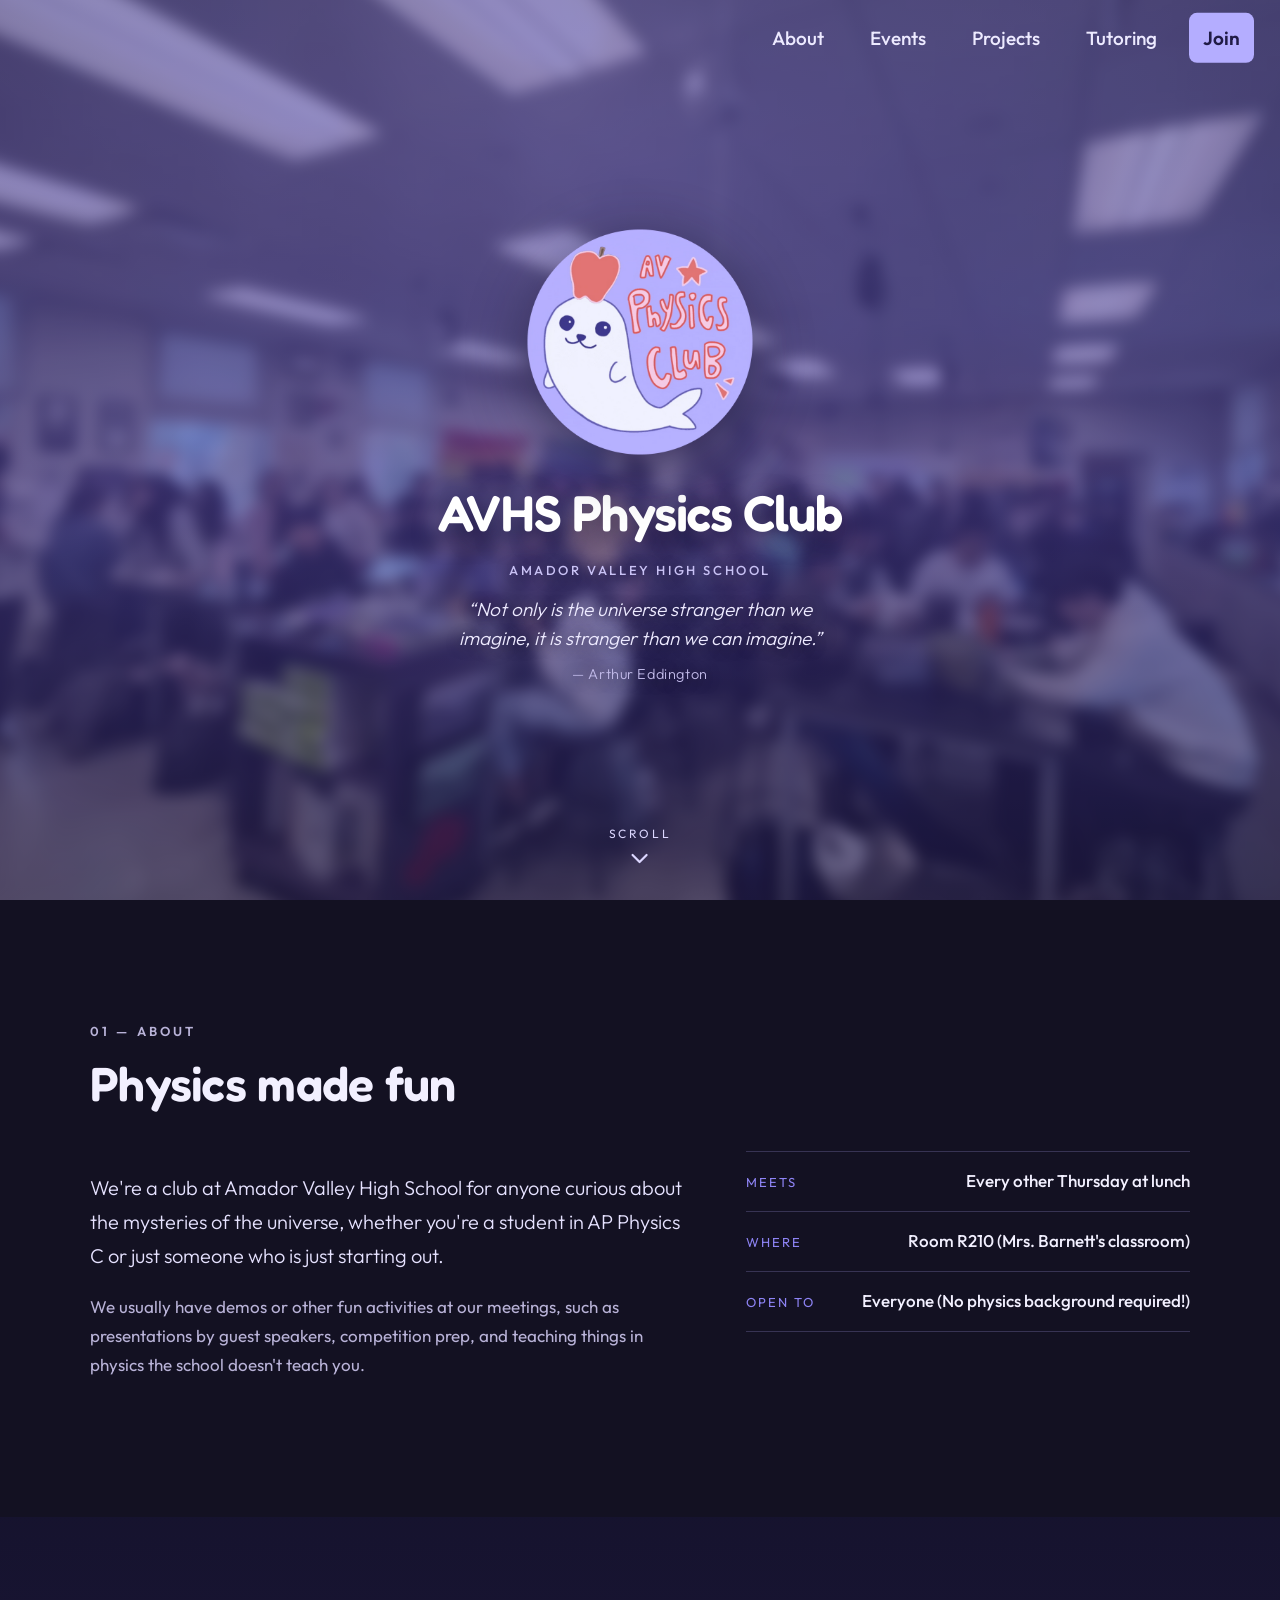
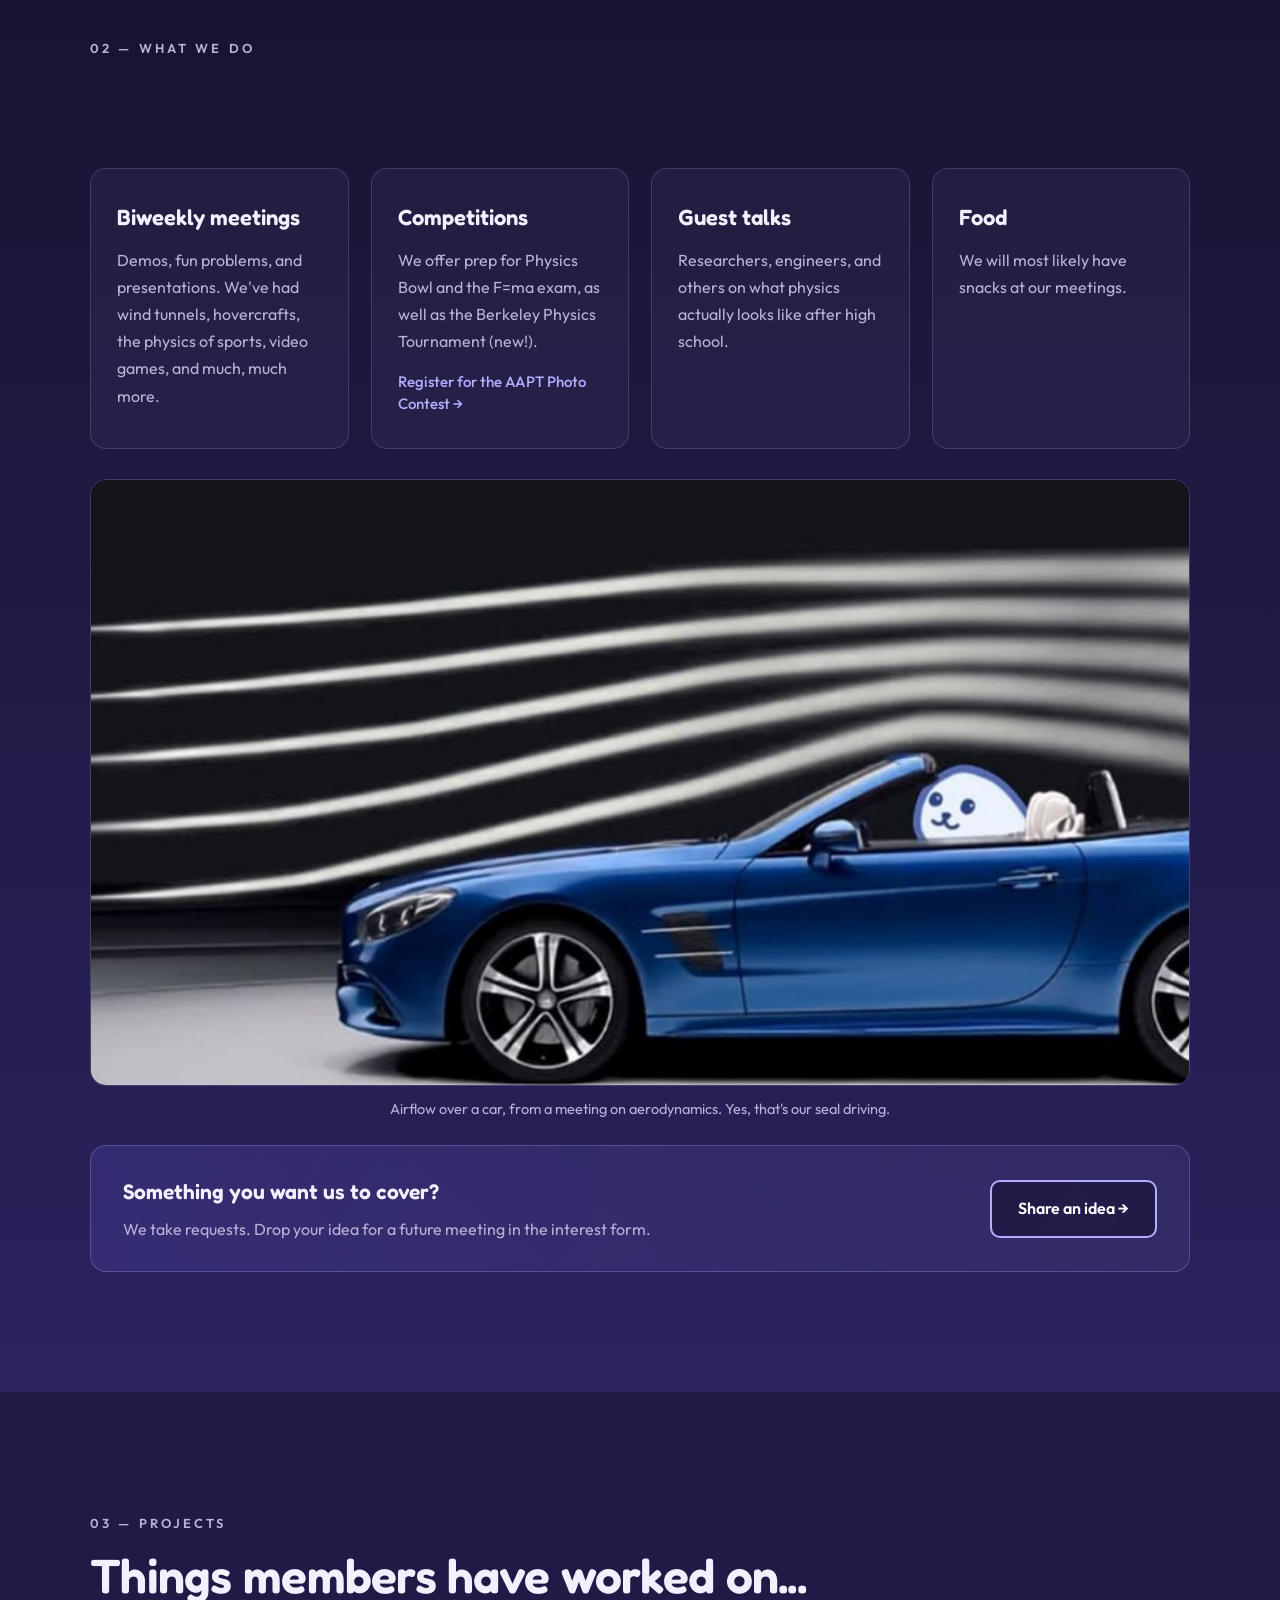
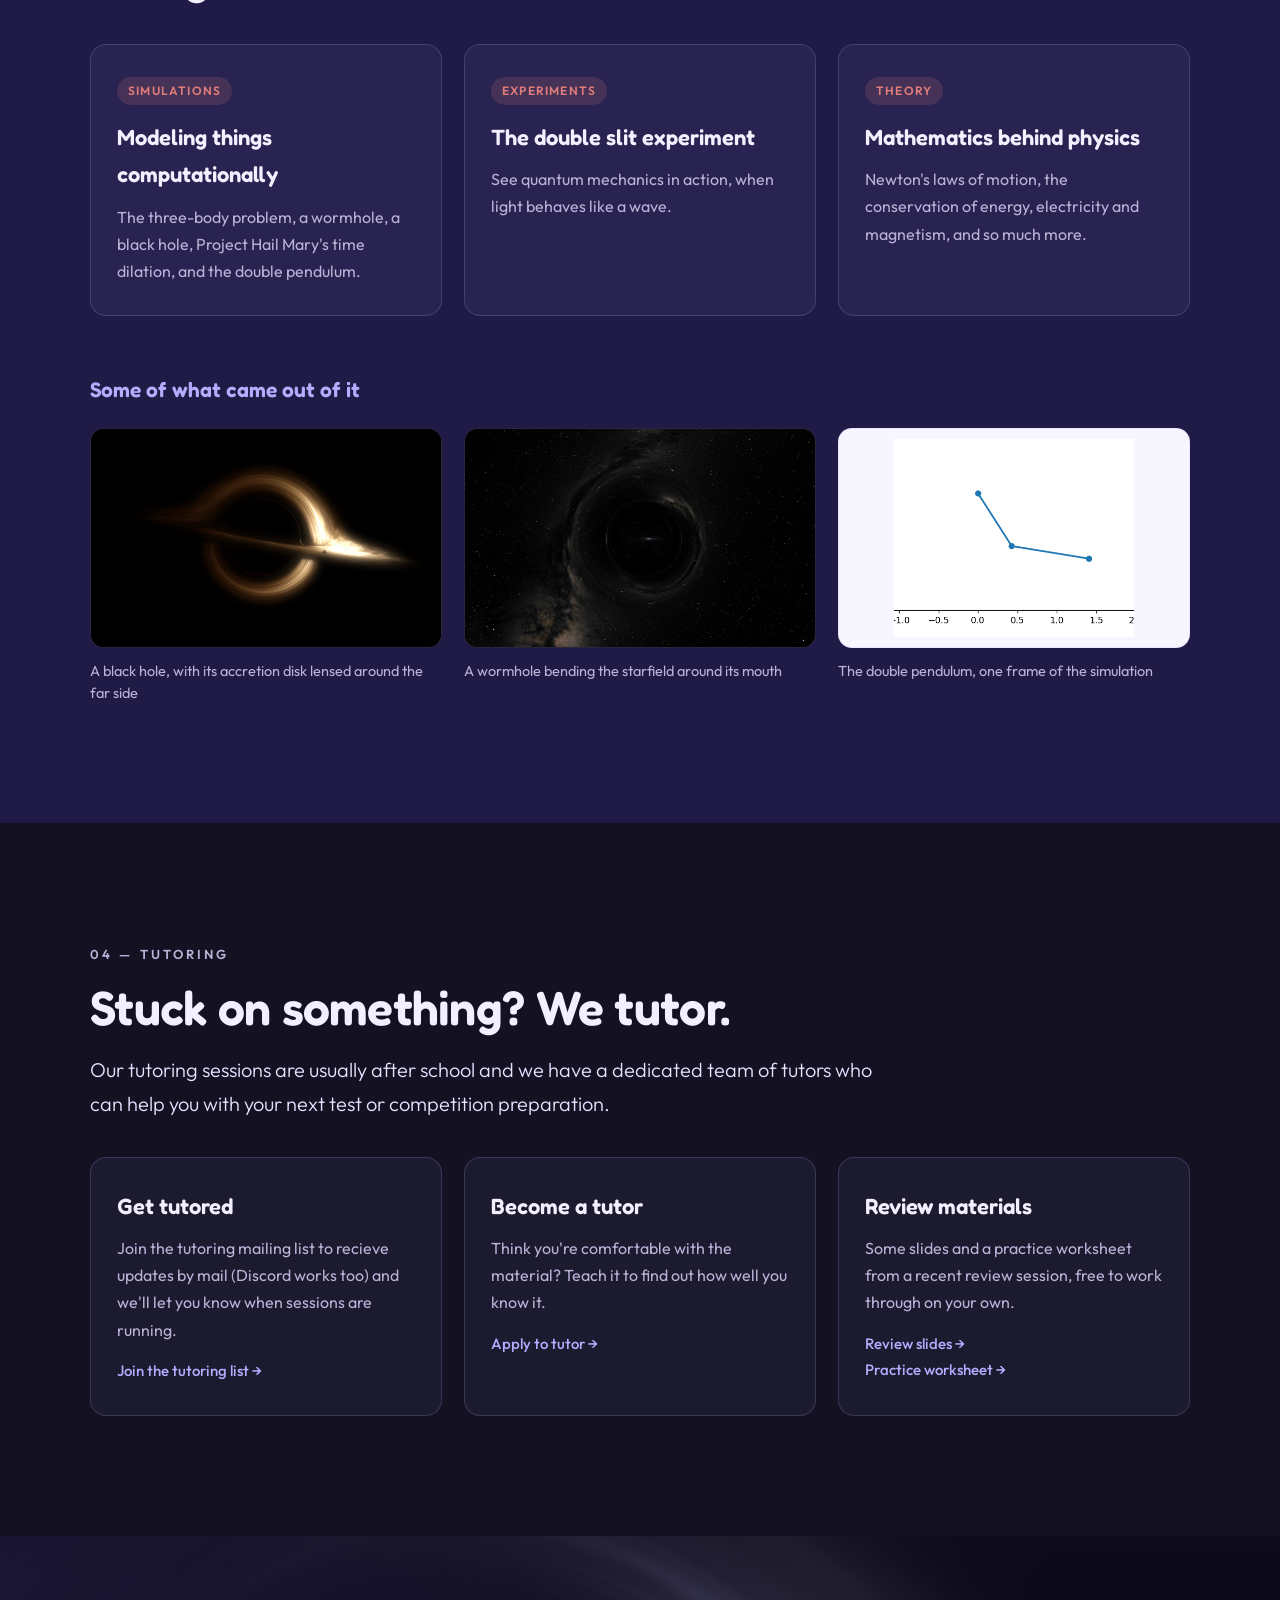
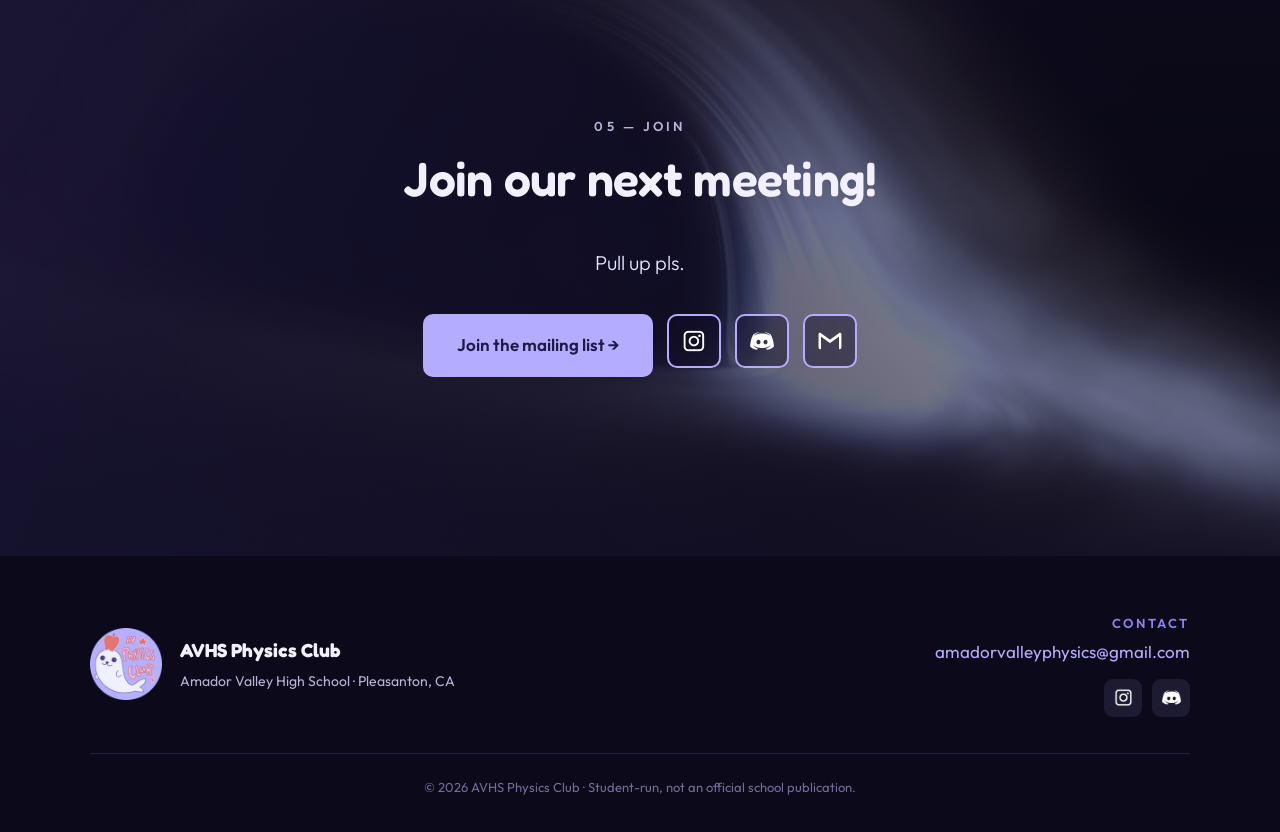
==== commit ca0dcb4b: "Small stuff" ====
--- a/index.html
+++ b/index.html
@@ -10,15 +10,12 @@
 <link rel="preconnect" href="https://fonts.gstatic.com" crossorigin>
 <link href="https://fonts.googleapis.com/css2?family=Fredoka:wght@500;600;700&family=Outfit:wght@300;400;500;600;700&display=swap" rel="stylesheet">
 <link rel="stylesheet" href="style.css">
-<!-- The hero only becomes a fixed, collapsing bar if JS is there to drive it.
-     Without this class it stays an ordinary block at the top of the page. -->
 <script>document.documentElement.className += " js";</script>
 <noscript><style>.reveal { opacity: 1; transform: none; }</style></noscript>
 </head>
 <body id="top">
 
-<!-- ============================ HERO / HEADER ============================ -->
-<!-- Starts as a full-screen hero, then collapses into the fixed top bar as you scroll. -->
+
 <header class="hero" id="hero">
   <div class="hero-photo"></div>
   <div class="hero-wash"></div>
@@ -33,9 +30,7 @@
     <span class="bar-title-short">AVHS Physics</span>
   </span>
 
-  <!-- The quote is swapped for a random one by script.js on each load. The one
-       written here is the no-JS fallback; edit the list in script.js to change
-       what rotates. -->
+
   <p class="hero-tagline">
     <span class="hero-school">Amador Valley High School</span>
     <span class="hero-quote" id="hero-quote">
@@ -58,9 +53,7 @@
   </a>
 </header>
 
-<!-- Small screens get this instead of the link row: five links plus a logo
-     will not fit in a phone-width bar. It sits outside the hero so it can
-     paint above the open menu. -->
+
 <button class="nav-toggle" id="nav-toggle" type="button" aria-expanded="false" aria-controls="mobile-menu">
   <span class="nav-toggle-bars" aria-hidden="true"><span></span><span></span><span></span></span>
   <span class="sr-only">Menu</span>
@@ -75,8 +68,6 @@
     <a href="#join">Join</a>
   </nav>
 </div>
-
-<!-- Holds the space the fixed hero would have taken. -->
 <div class="hero-spacer" id="hero-spacer" aria-hidden="true"></div>
 
 <main>
@@ -132,7 +123,6 @@
       <figure class="feature reveal">
         <img src="assets/images/wind-tunnel.jpg" width="1017" height="560" loading="lazy"
              alt="Airflow streamlines bending over a car in a wind tunnel, with the club's seal mascot in the driver's seat">
-        <!-- EDIT: change this caption if the image is from a different meeting -->
         <figcaption>Airflow over a car, from a meeting on aerodynamics. Yes, that's our seal driving.</figcaption>
       </figure>
 
@@ -146,7 +136,7 @@
     </div>
   </section>
 
-  <!-- ============================ PROJECTS ============================ -->
+
   <section class="section section-mid" id="projects">
     <div class="wrap">
       <p class="eyebrow reveal">03 &mdash; Projects</p>
@@ -155,7 +145,7 @@
         <article class="card card-project reveal">
           <span class="tag">Simulations</span>
           <h3>Modeling things computationally</h3>
-          <p>The three-body problem, a wormhole, a black hole, Project Hail Mary's time dilation, and the double pendulum</p>
+          <p>The three-body problem, a wormhole, a black hole, Project Hail Mary's time dilation, and the double pendulum.</p>
         </article>
         <article class="card card-project reveal">
           <span class="tag">Experiments</span>
@@ -189,8 +179,6 @@
       </div>
     </div>
   </section>
-
-  <!-- ============================ TUTORING ============================ -->
   <section class="section section-dark" id="tutoring">
     <div class="wrap">
       <p class="eyebrow reveal">04 &mdash; Tutoring</p>
@@ -221,8 +209,6 @@
       </div>
     </div>
   </section>
-
-  <!-- ============================ JOIN ============================ -->
   <section class="section section-join" id="join">
     <div class="wrap wrap-narrow">
       <p class="eyebrow reveal">05 &mdash; Join</p>
@@ -232,16 +218,25 @@
       </p>
       <div class="join-actions reveal">
         <a class="btn" href="https://docs.google.com/forms/d/e/1FAIpQLSefD-a1tl6UElNGGFV2sGXJLaUg4_CrLuz6Dt-f_qvddSw-mw/viewform" target="_blank" rel="noopener">Join the mailing list &rarr;</a>
-        <a class="btn btn-ghost" href="https://www.instagram.com/avphysics" target="_blank" rel="noopener">Instagram</a>
-        <a class="btn btn-ghost" href="https://discord.gg/teaMCW6qxH" target="_blank" rel="noopener">Discord</a>
-        <a class="btn btn-ghost" href="mailto:amadorvalleyphysics@gmail.com">Email us</a>
+        <span class="join-icons">
+        <a class="btn btn-ghost btn-icon" href="https://www.instagram.com/avphysics" target="_blank" rel="noopener"
+           aria-label="AVHS Physics Club on Instagram" title="Instagram">
+          <img src="assets/images/icon-instagram.png" width="96" height="96" alt="">
+        </a>
+        <a class="btn btn-ghost btn-icon" href="https://discord.gg/teaMCW6qxH" target="_blank" rel="noopener"
+           aria-label="Join our Discord server" title="Discord">
+          <img src="assets/images/icon-discord.png" width="96" height="96" alt="">
+        </a>
+        <a class="btn btn-ghost btn-icon" href="mailto:amadorvalleyphysics@gmail.com"
+           aria-label="Email amadorvalleyphysics@gmail.com" title="Email us">
+          <img src="assets/images/icon-email.png" width="96" height="96" alt="">
+        </a>
+        </span>
       </div>
     </div>
   </section>
 
 </main>
-
-<!-- ============================ FOOTER ============================ -->
 <footer class="footer">
   <div class="footer-inner">
     <div class="footer-brand">
@@ -255,8 +250,14 @@
       <h3>Contact</h3>
       <p><a href="mailto:amadorvalleyphysics@gmail.com">amadorvalleyphysics@gmail.com</a></p>
       <p class="footer-social">
-        <a href="https://www.instagram.com/avphysics" target="_blank" rel="noopener">Instagram</a>
-        <a href="https://discord.gg/teaMCW6qxH" target="_blank" rel="noopener">Discord</a>
+        <a href="https://www.instagram.com/avphysics" target="_blank" rel="noopener"
+           aria-label="AVHS Physics Club on Instagram" title="Instagram">
+          <img src="assets/images/icon-instagram.png" width="96" height="96" alt="">
+        </a>
+        <a href="https://discord.gg/teaMCW6qxH" target="_blank" rel="noopener"
+           aria-label="Join our Discord server" title="Discord">
+          <img src="assets/images/icon-discord.png" width="96" height="96" alt="">
+        </a>
       </p>
     </div>
     <p class="footer-copy">&copy; <span id="year">2026</span> AVHS Physics Club &middot; Student-run, not an official school publication.</p>
--- a/style.css
+++ b/style.css
@@ -722,6 +722,13 @@
   margin-top: 34px;
 }
 
+/* One flex item, so the trio moves as a unit when the row wraps. */
+.join-icons {
+  display: flex;
+  justify-content: center;
+  gap: 14px;
+}
+
 .btn {
   display: inline-block;
   padding: 15px 32px;
@@ -747,6 +754,23 @@
 }
 .btn-ghost:hover { background: rgba(255, 255, 255, 0.14); border-color: #fff; color: #fff; }
 
+/* Square icon button. The marks are white, so the hover state brightens the
+   backing rather than turning it white — that would erase the icon. */
+.btn-icon {
+  display: inline-flex;
+  align-items: center;
+  justify-content: center;
+  width: 54px;
+  height: 54px;
+  padding: 0;
+}
+
+.btn-icon img {
+  width: 24px;
+  height: 24px;
+  object-fit: contain;
+}
+
 /* =========================================================================
    FOOTER
    ========================================================================= */
@@ -786,8 +810,28 @@
 .footer-social {
   display: flex;
   justify-content: flex-end;
-  gap: 16px;
-  margin-top: 4px !important;
+  gap: 10px;
+  margin-top: 12px !important;
+}
+
+.footer-social a {
+  display: inline-flex;
+  align-items: center;
+  justify-content: center;
+  width: 38px;
+  height: 38px;
+  border-radius: 9px;
+  background: rgba(180, 173, 255, 0.10);
+  transition: background-color 0.2s ease;
+}
+
+.footer-social a:hover { background: rgba(180, 173, 255, 0.24); }
+
+.footer-social img { width: 19px; height: 19px; object-fit: contain; }
+
+.footer-social a:focus-visible {
+  outline: 2px solid var(--lavender);
+  outline-offset: 2px;
 }
 
 .footer-copy {
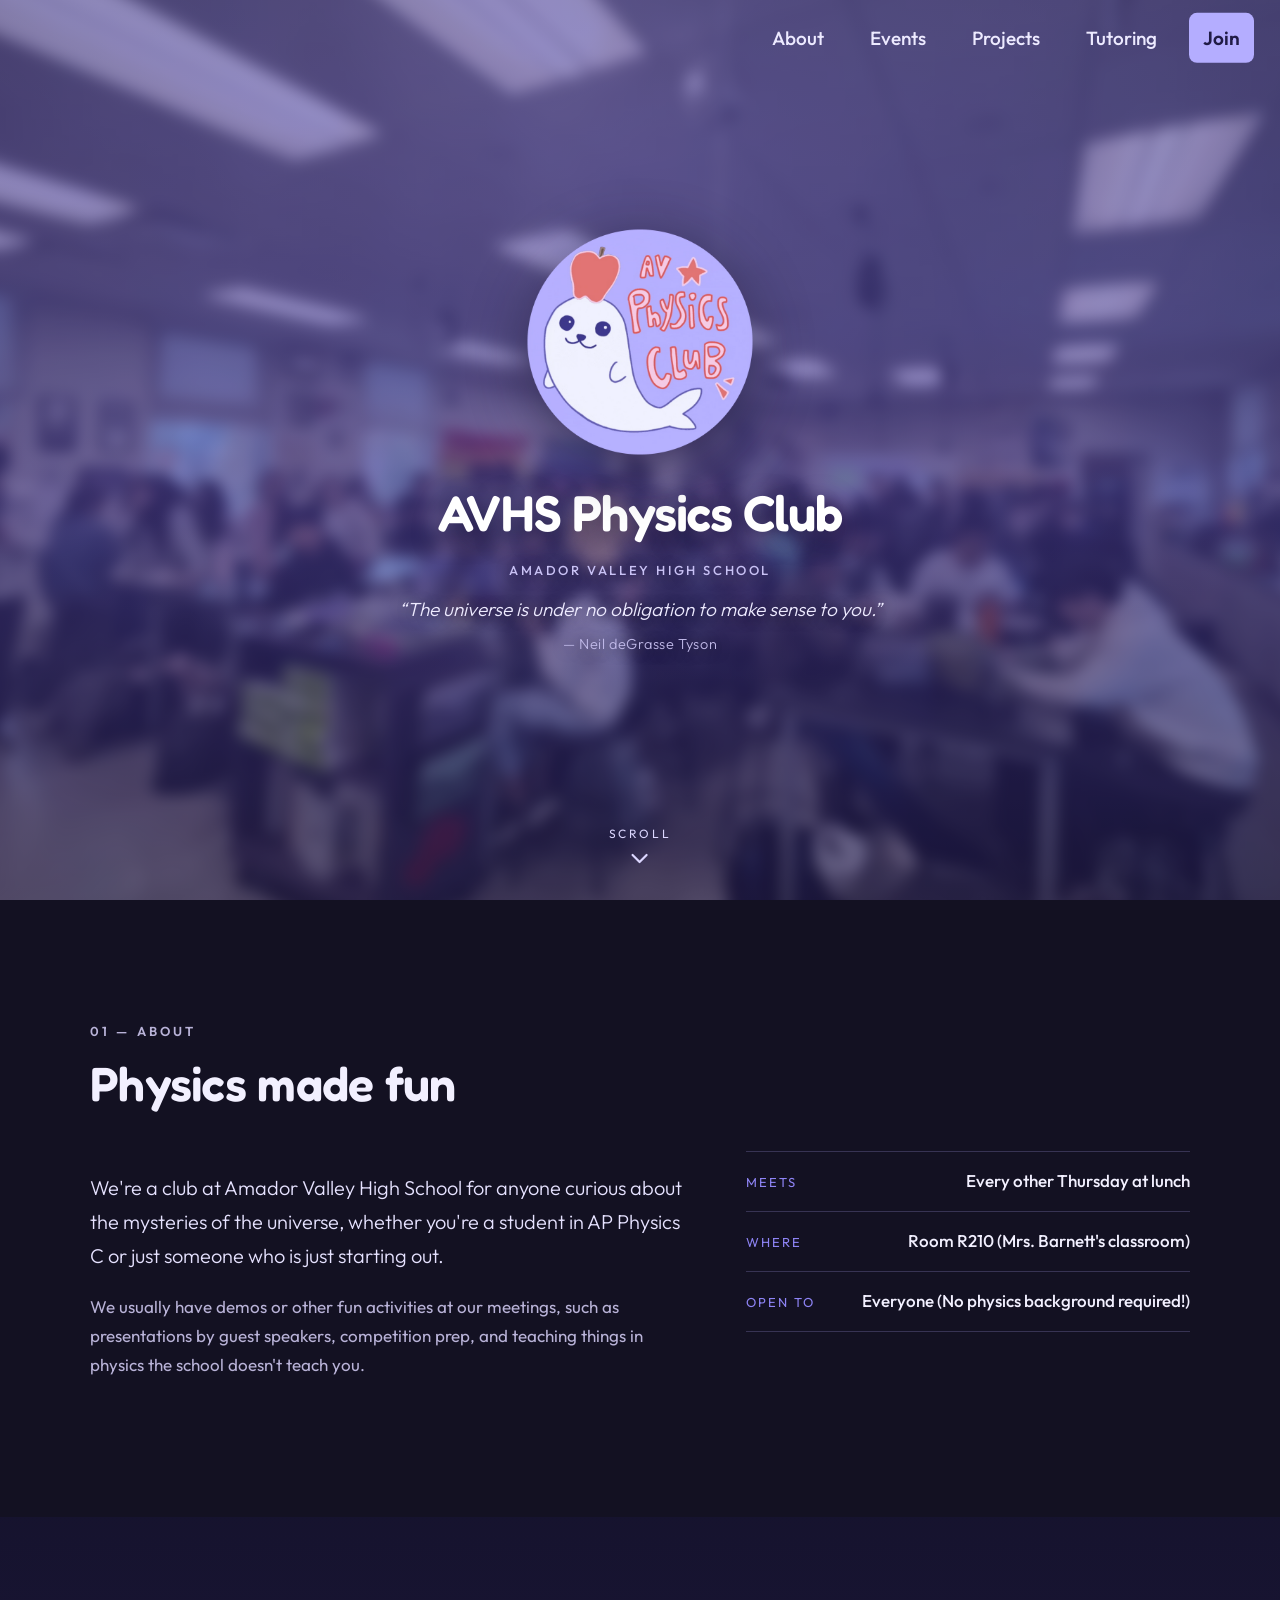
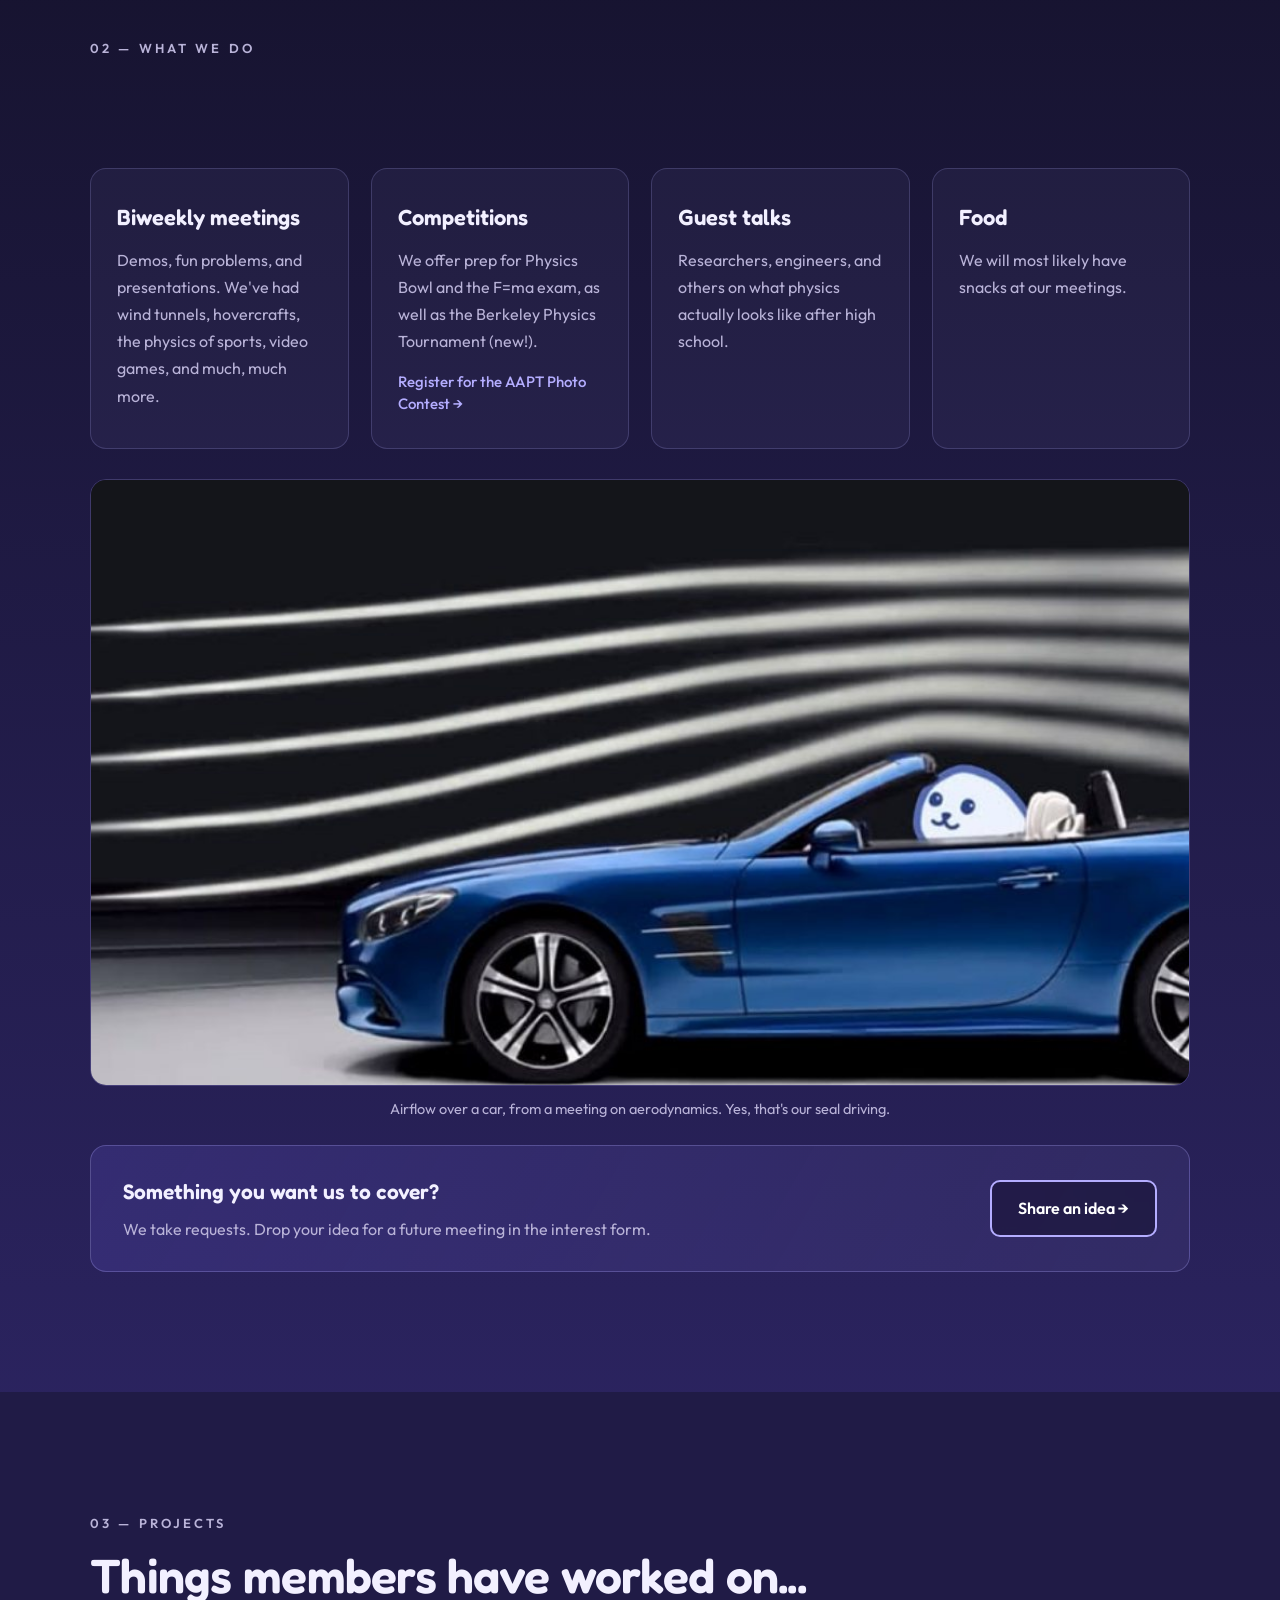
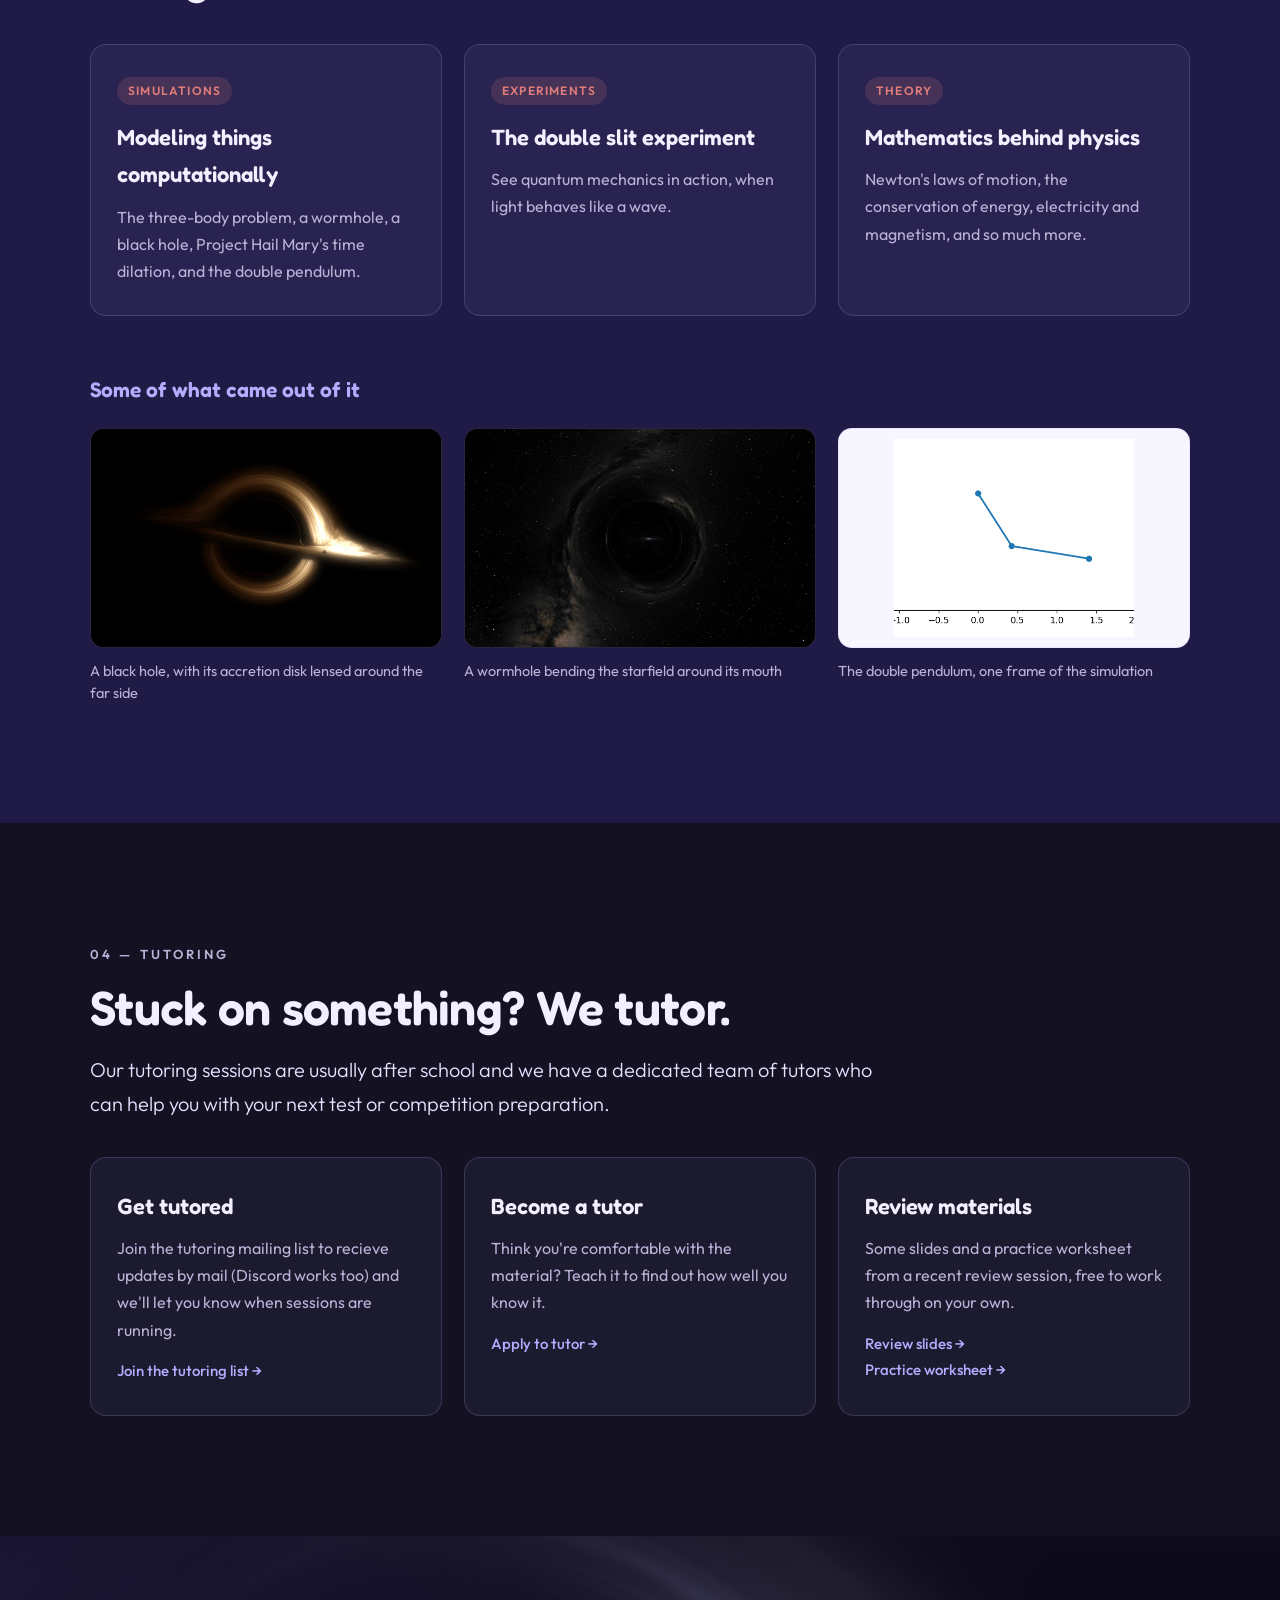
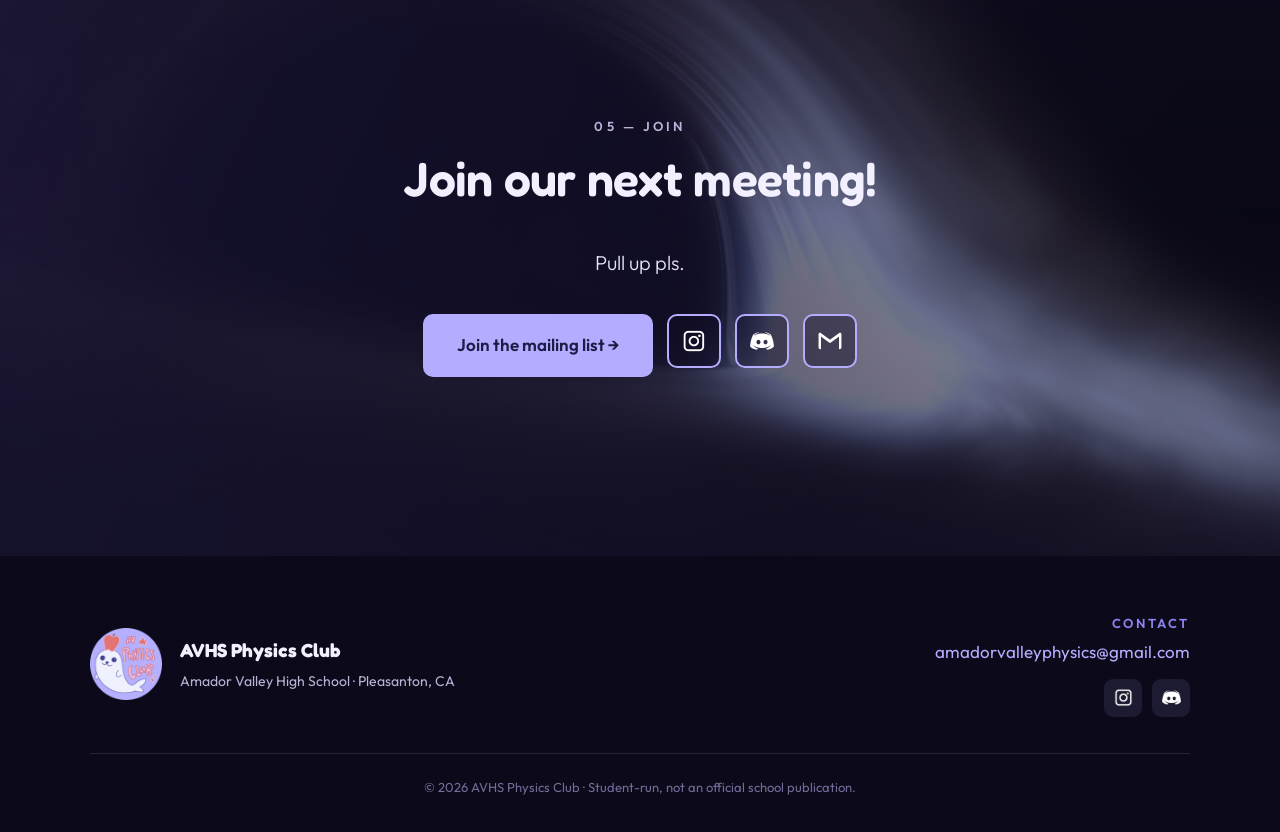
==== commit 9aea220c: "metadata" ====
--- a/index.html
+++ b/index.html
@@ -1,17 +1,20 @@
 <!DOCTYPE html>
 <html lang="en">
 <head>
-<meta charset="UTF-8">
-<meta name="viewport" content="width=device-width, initial-scale=1.0">
-<title>AVHS Physics Club</title>
-<meta name="description" content="Amador Valley High School Physics Club — weekly meetings, demos, competitions, and builds. All experience levels welcome.">
-<link rel="icon" href="assets/images/favicon.png" type="image/png">
-<link rel="preconnect" href="https://fonts.googleapis.com">
-<link rel="preconnect" href="https://fonts.gstatic.com" crossorigin>
-<link href="https://fonts.googleapis.com/css2?family=Fredoka:wght@500;600;700&family=Outfit:wght@300;400;500;600;700&display=swap" rel="stylesheet">
-<link rel="stylesheet" href="style.css">
-<script>document.documentElement.className += " js";</script>
-<noscript><style>.reveal { opacity: 1; transform: none; }</style></noscript>
+  <meta charset="UTF-8">
+  <meta name="viewport" content="width=device-width, initial-scale=1.0">
+  
+  <title>AVHS Physics Club | Notes, Demos & Resources</title>
+  <meta name="description" content="Amador Valley High School Physics Club — weekly meetings, demos, competitions, study guides, and builds. All experience levels welcome!">
+  
+  <link rel="icon" href="assets/images/club-logo.png" type="image/png">
+  <link rel="preconnect" href="https://fonts.googleapis.com">
+  <link rel="preconnect" href="https://fonts.gstatic.com" crossorigin>
+  <link href="https://fonts.googleapis.com/css2?family=Fredoka:wght@500;600;700&family=Outfit:wght@300;400;500;600;700&display=swap" rel="stylesheet">
+  <link rel="stylesheet" href="style.css">
+  
+  <script>document.documentElement.className += " js";</script>
+  <noscript><style>.reveal { opacity: 1; transform: none; }</style></noscript>
 </head>
 <body id="top">
 
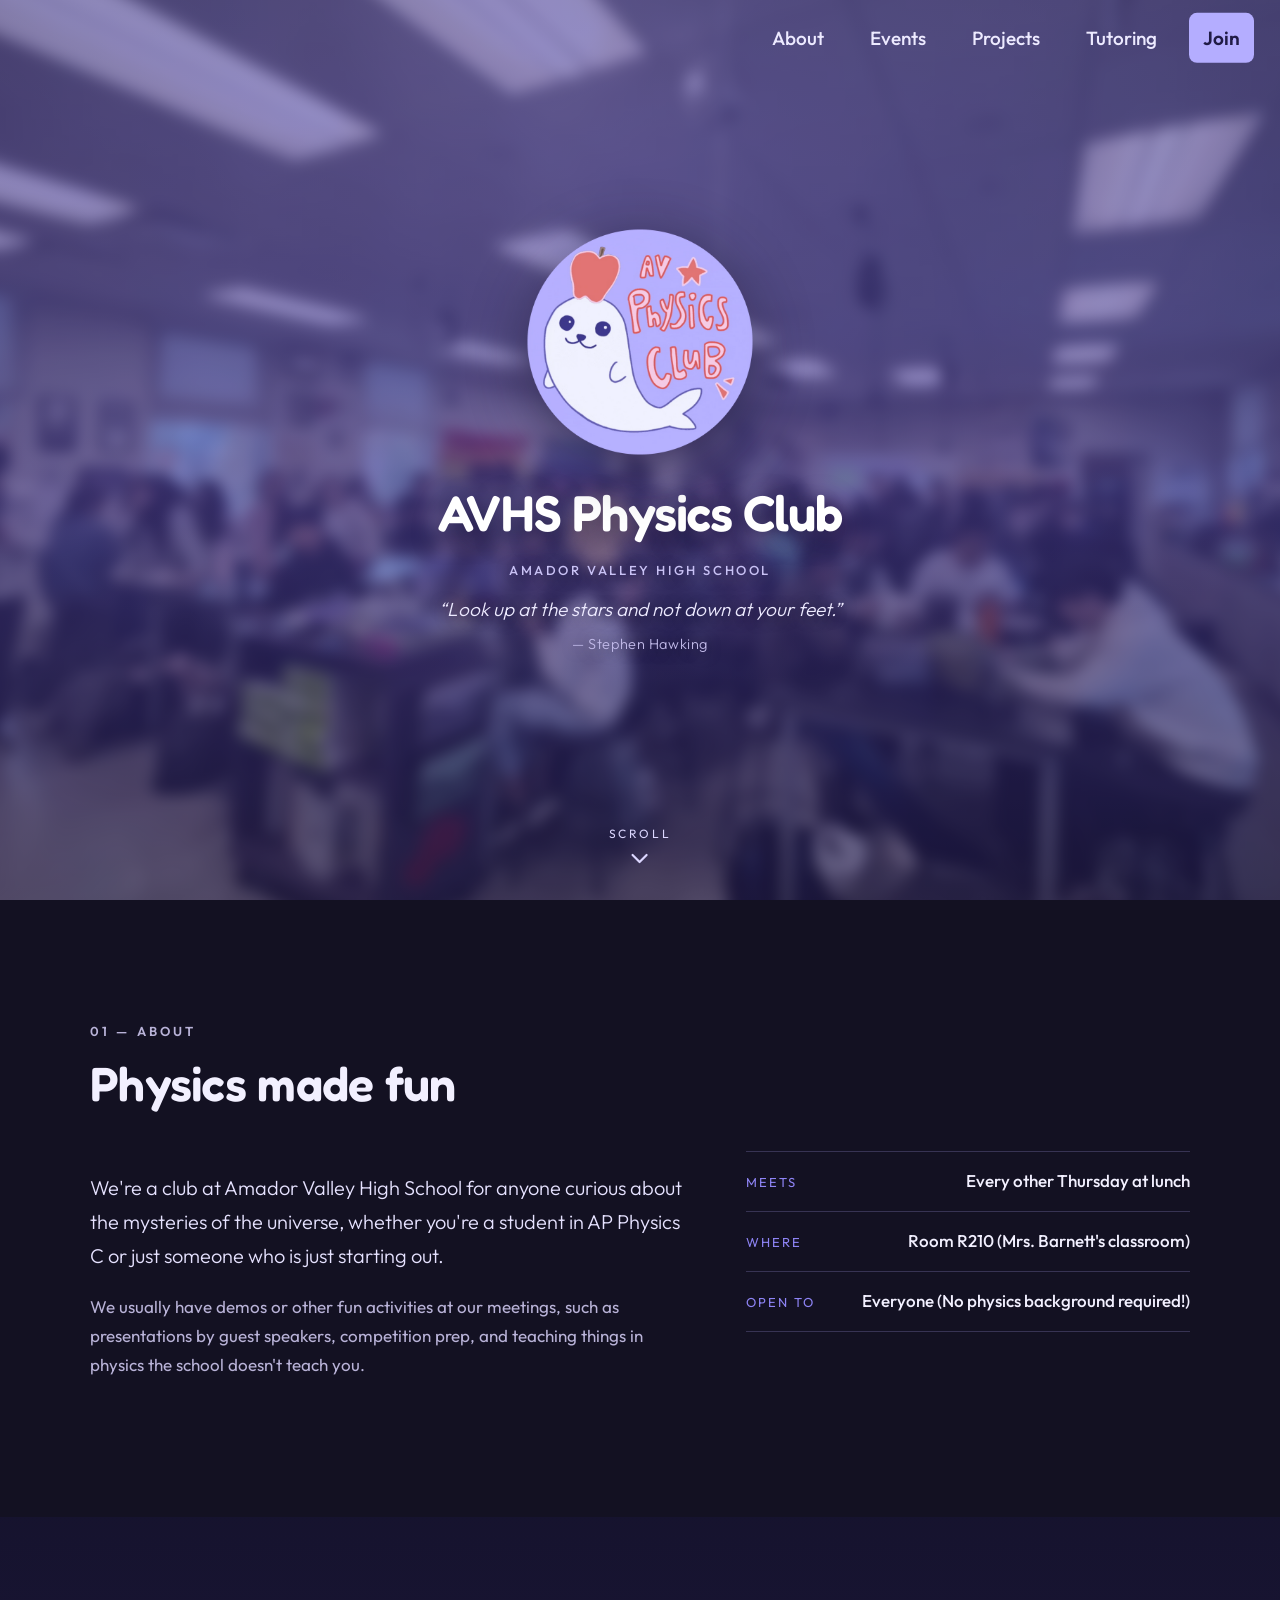
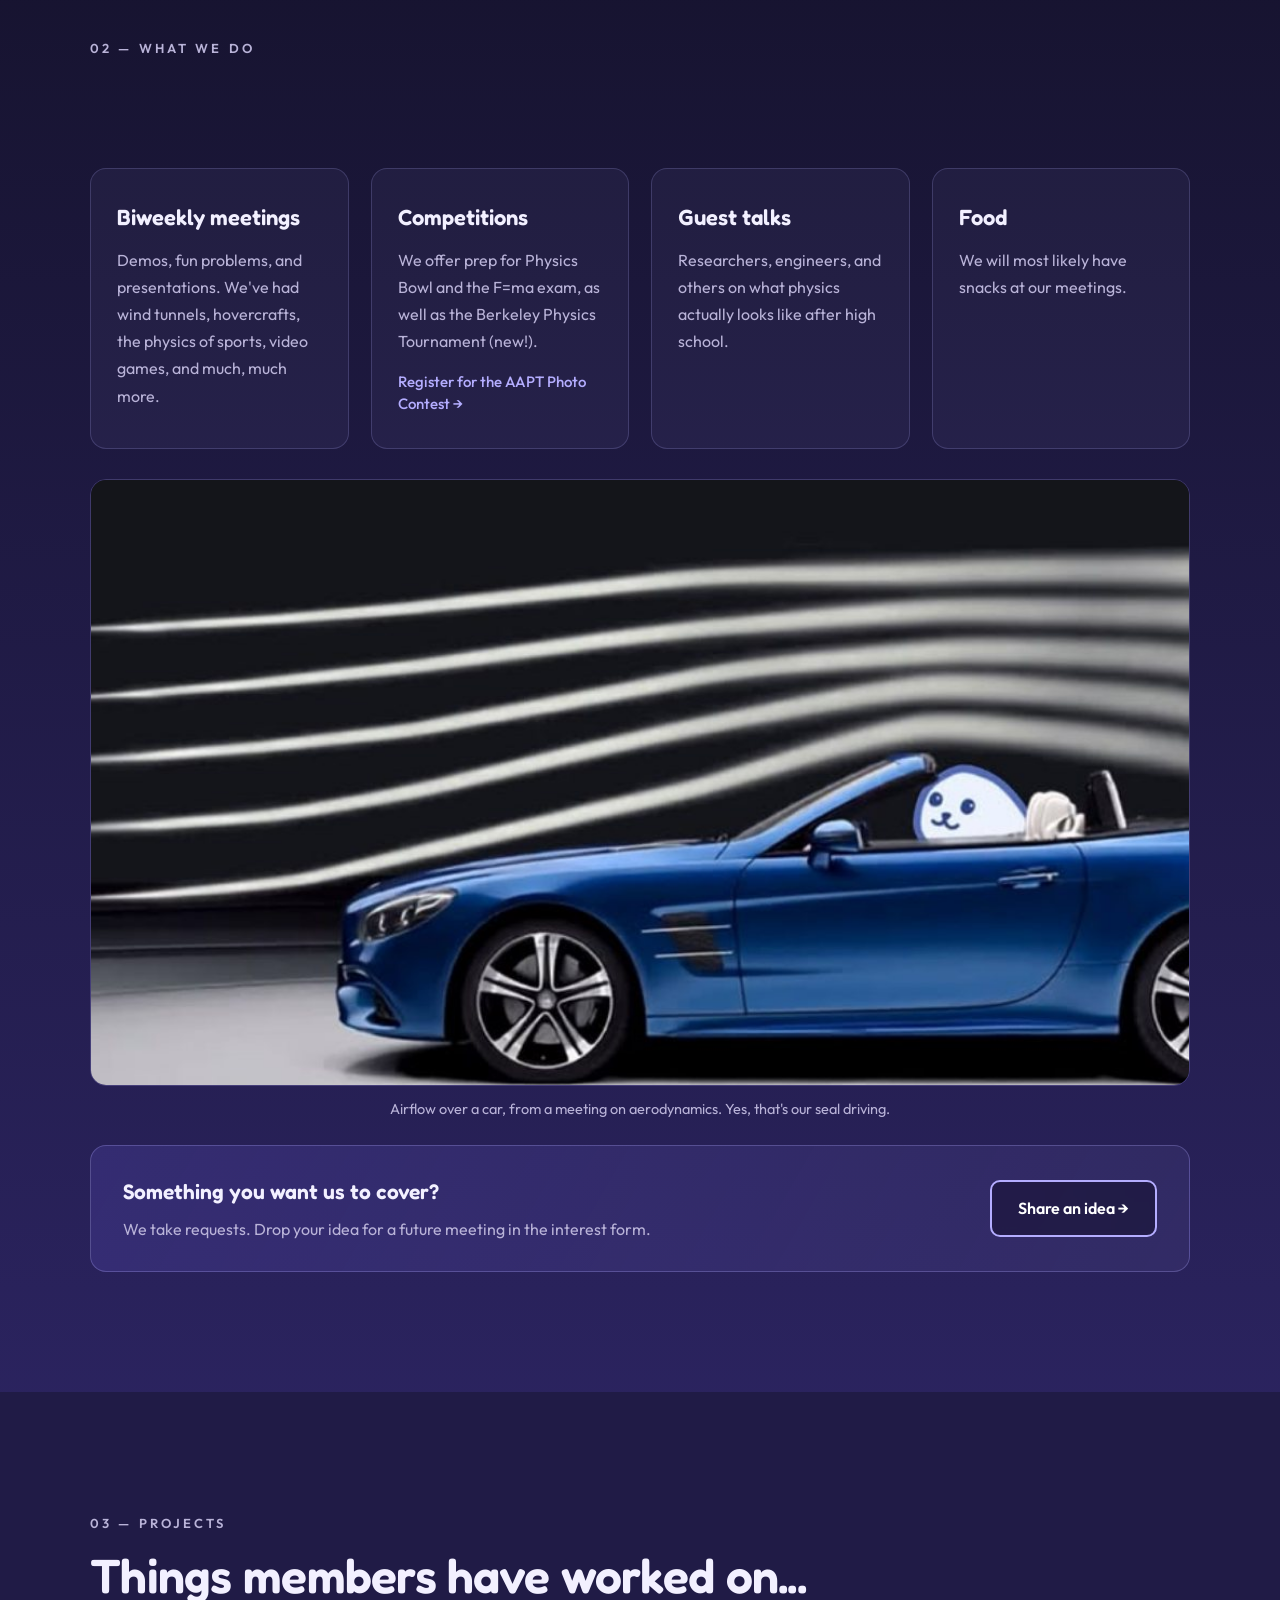
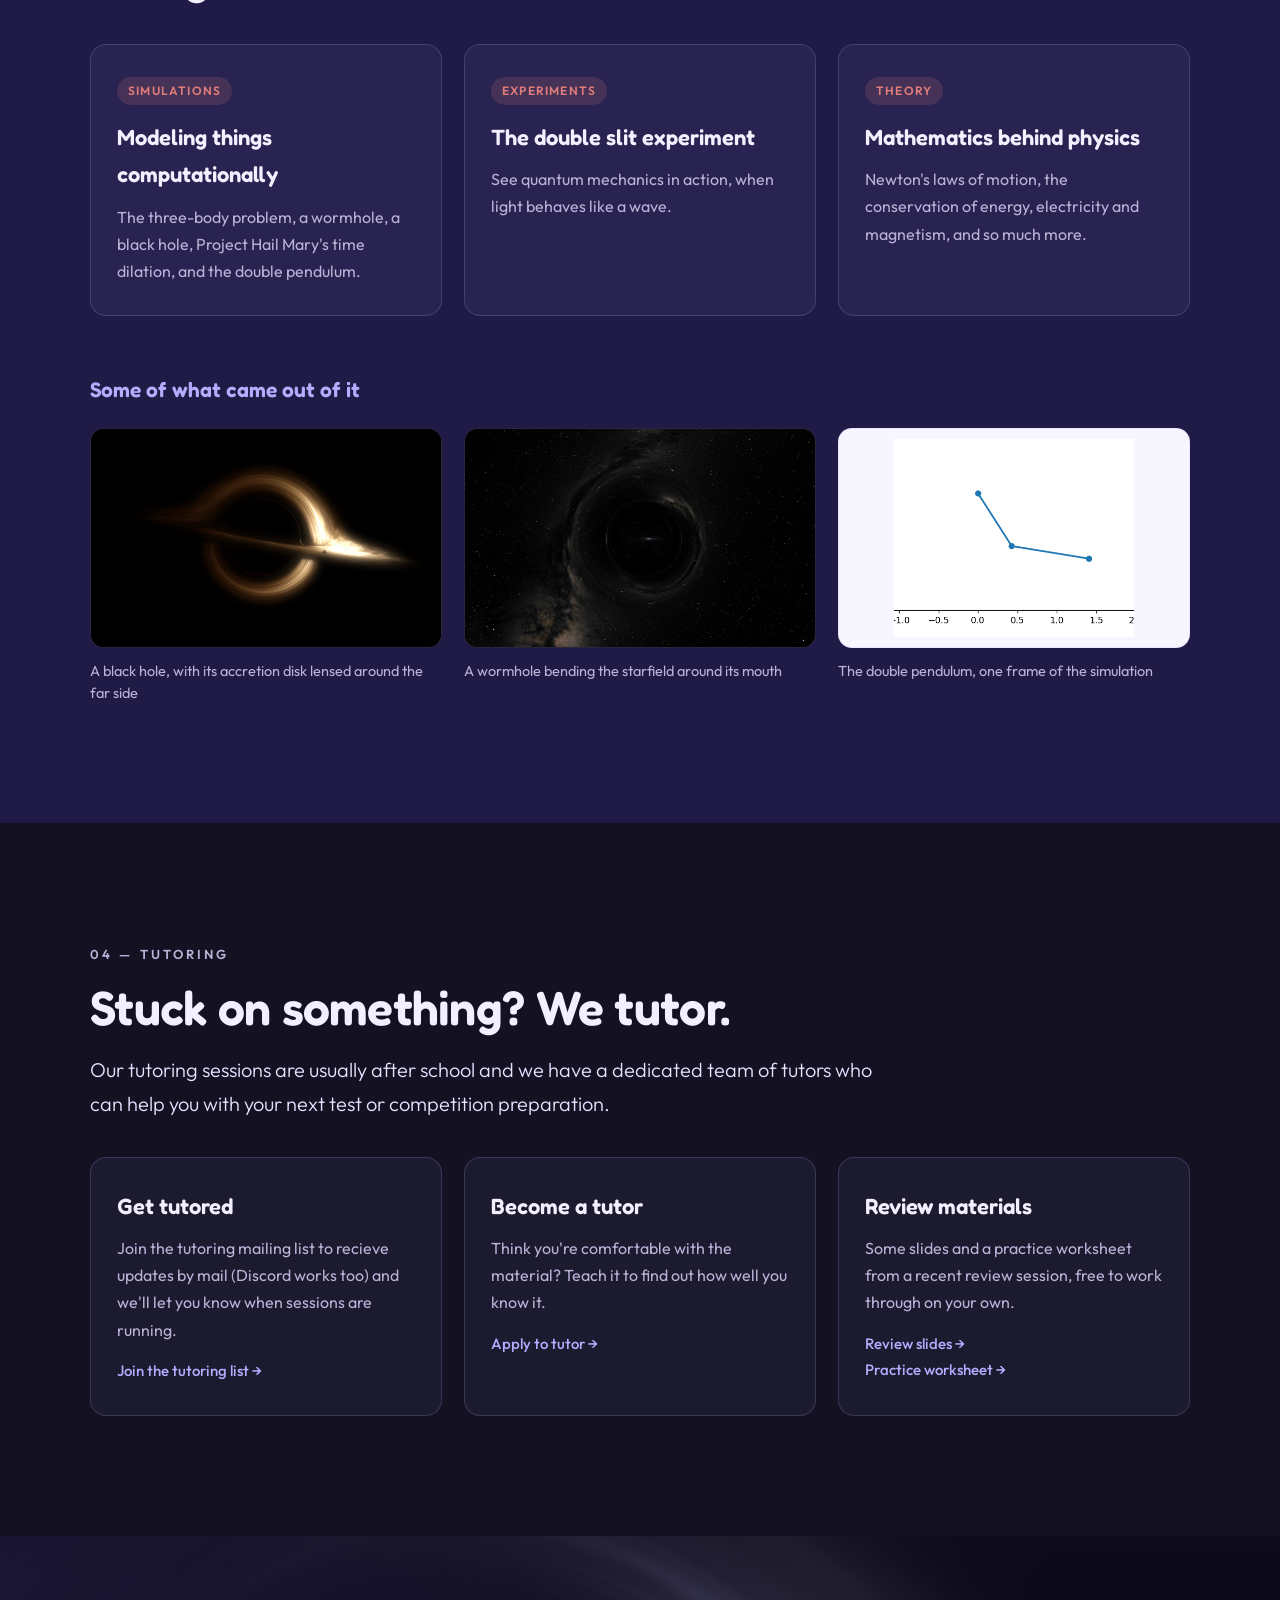
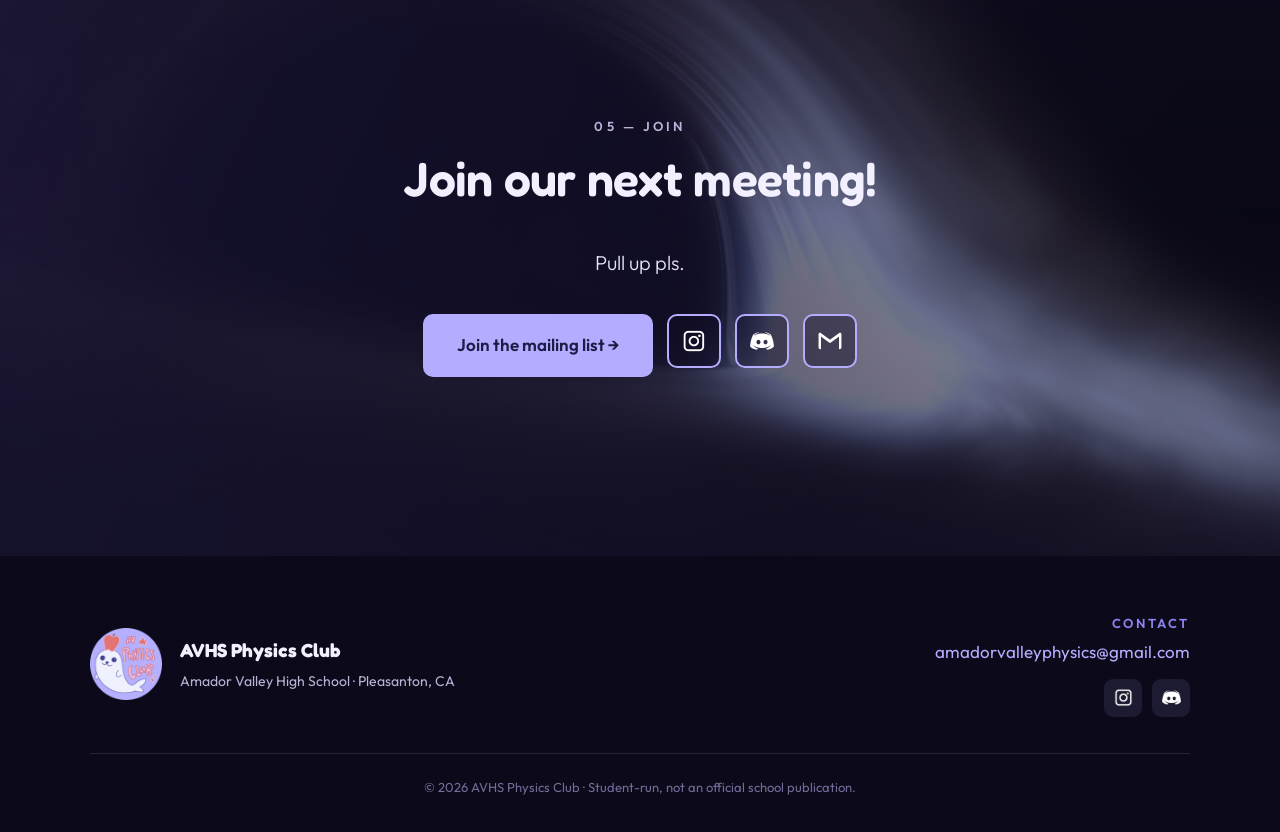
==== commit 8c874f8a: "meta stuff" ====
--- a/index.html
+++ b/index.html
@@ -1,32 +1,36 @@
 <!DOCTYPE html>
 <html lang="en">
 <head>
+  <meta property="og:type" content="website">
+  <meta property="og:url" content="https://avhsphysics.com/">
+  <meta property="og:title" content="AVHS Physics Club | Notes, Demos & Resources">
+  <meta property="og:description" content="Amador Valley High School Physics Club — weekly meetings, demos, competitions, study guides, and builds.">
+  <meta property="og:image" content="https://avhsphysics.com/assets/images/banner.png">
   <meta charset="UTF-8">
   <meta name="viewport" content="width=device-width, initial-scale=1.0">
-  
+  <meta name="twitter:card" content="summary_large_image">
+  <meta name="twitter:url" content="https://avhsphysics.com/">
+  <meta name="twitter:title" content="AVHS Physics Club">
+  <meta name="twitter:description" content="Amador Valley High School Physics Club — weekly meetings, demos, competitions, study guides, and builds.">
+  <meta name="twitter:image" content="https://avhsphysics.com/assets/images/banner.png">
   <title>AVHS Physics Club | Notes, Demos & Resources</title>
   <meta name="description" content="Amador Valley High School Physics Club — weekly meetings, demos, competitions, study guides, and builds. All experience levels welcome!">
-  
-  <link rel="icon" href="assets/images/club-logo.png" type="image/png">
+  <link rel="icon" href="assets/images/favicon.png" type="image/png">
+  <link rel="apple-touch-icon" href="assets/images/favicon.png">
   <link rel="preconnect" href="https://fonts.googleapis.com">
   <link rel="preconnect" href="https://fonts.gstatic.com" crossorigin>
   <link href="https://fonts.googleapis.com/css2?family=Fredoka:wght@500;600;700&family=Outfit:wght@300;400;500;600;700&display=swap" rel="stylesheet">
   <link rel="stylesheet" href="style.css">
-  
   <script>document.documentElement.className += " js";</script>
   <noscript><style>.reveal { opacity: 1; transform: none; }</style></noscript>
 </head>
 <body id="top">
-
-
 <header class="hero" id="hero">
   <div class="hero-photo"></div>
   <div class="hero-wash"></div>
-
   <a class="hero-logo" href="#top" aria-label="AVHS Physics Club — back to top">
     <img src="assets/images/logo.png" alt="AVHS Physics Club logo: a seal balancing an apple on its head">
   </a>
-
   <h1 class="hero-title">AVHS Physics Club</h1>
   <span class="bar-title" aria-hidden="true">
     <span class="bar-title-full">AVHS Physics Club</span>
